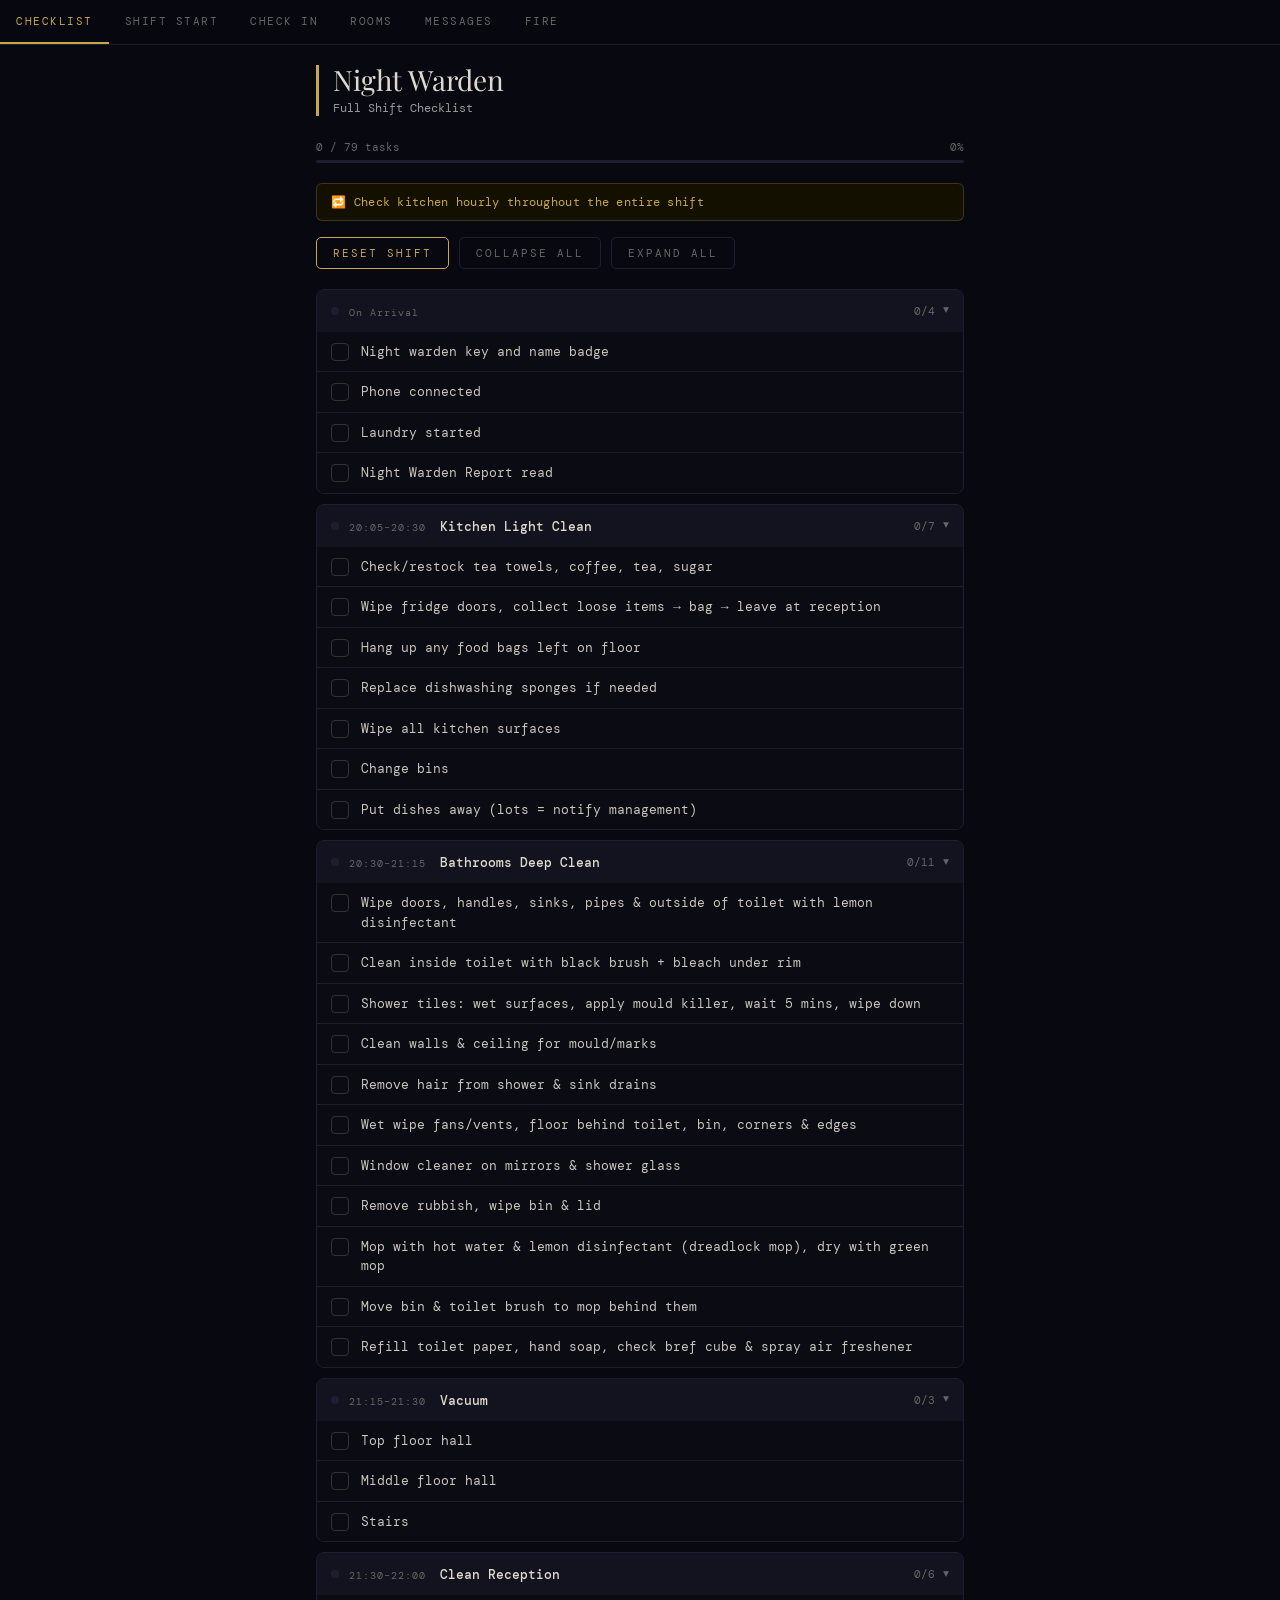
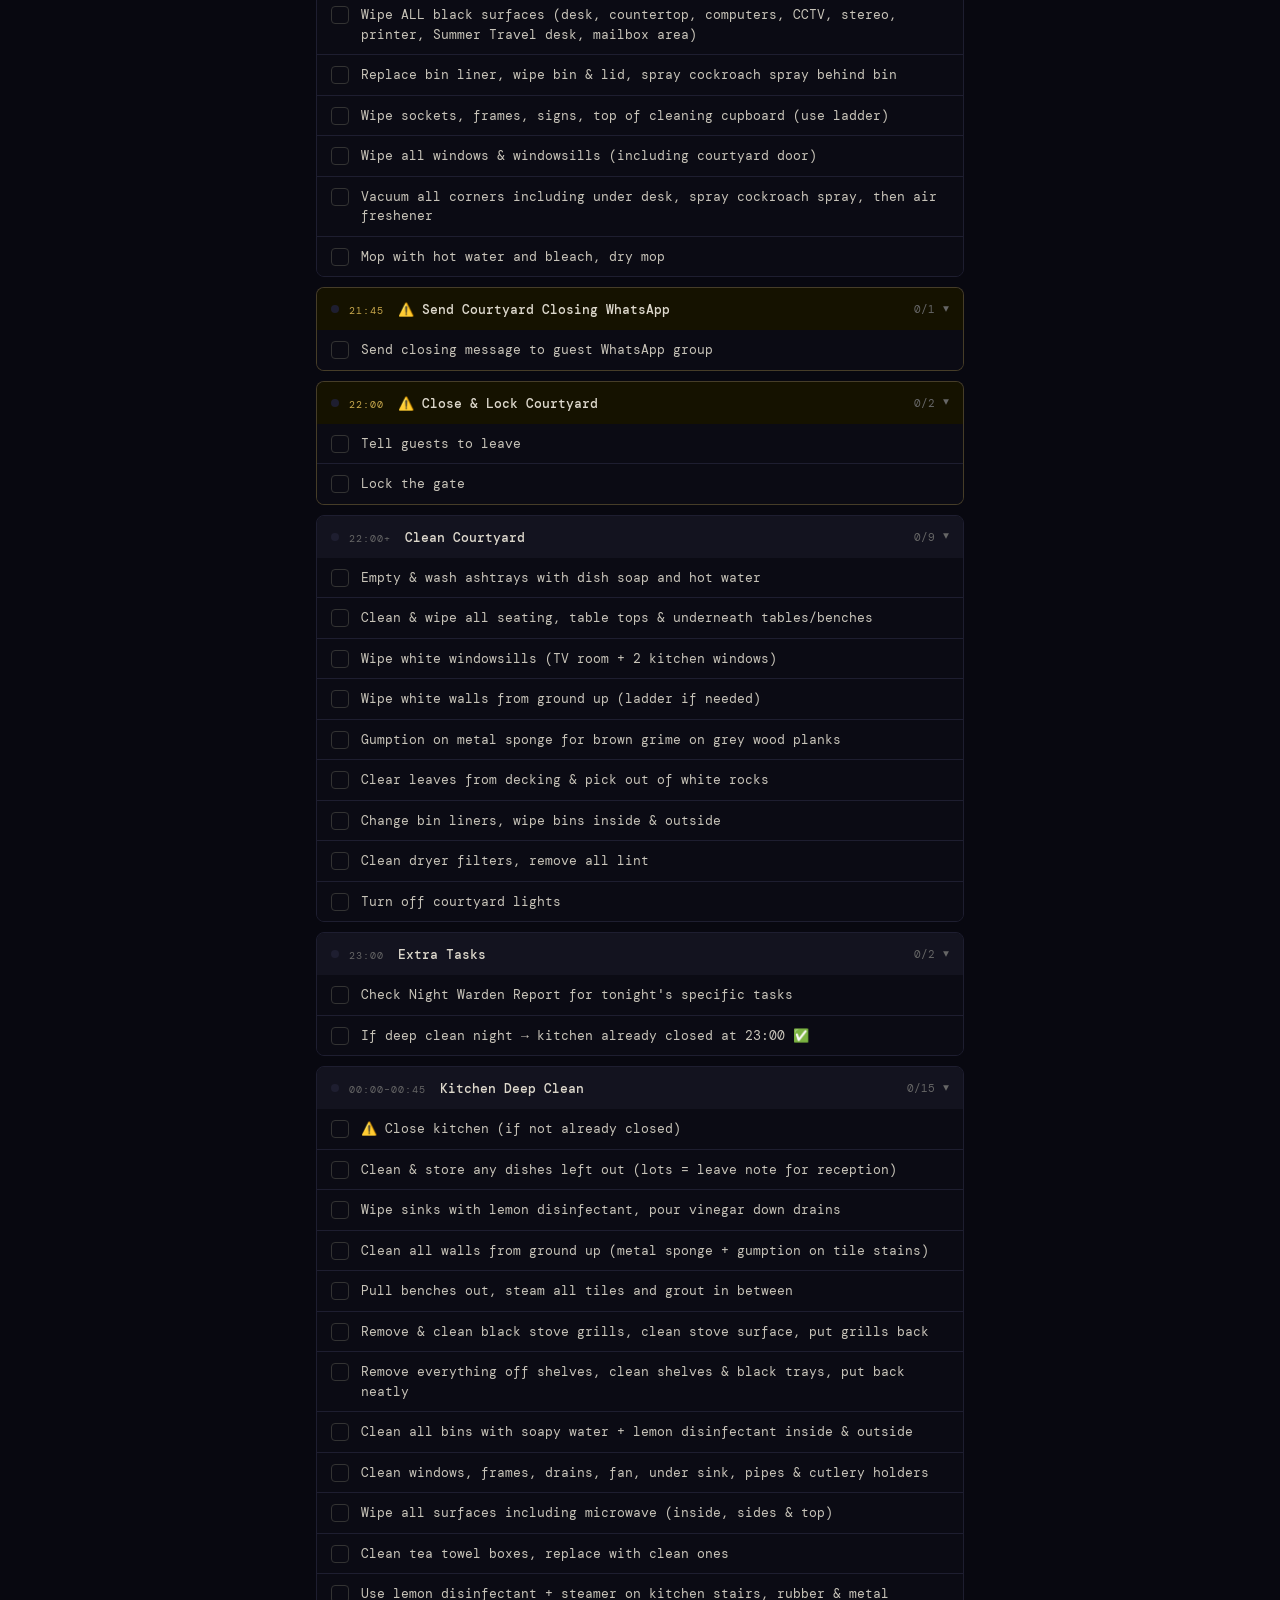
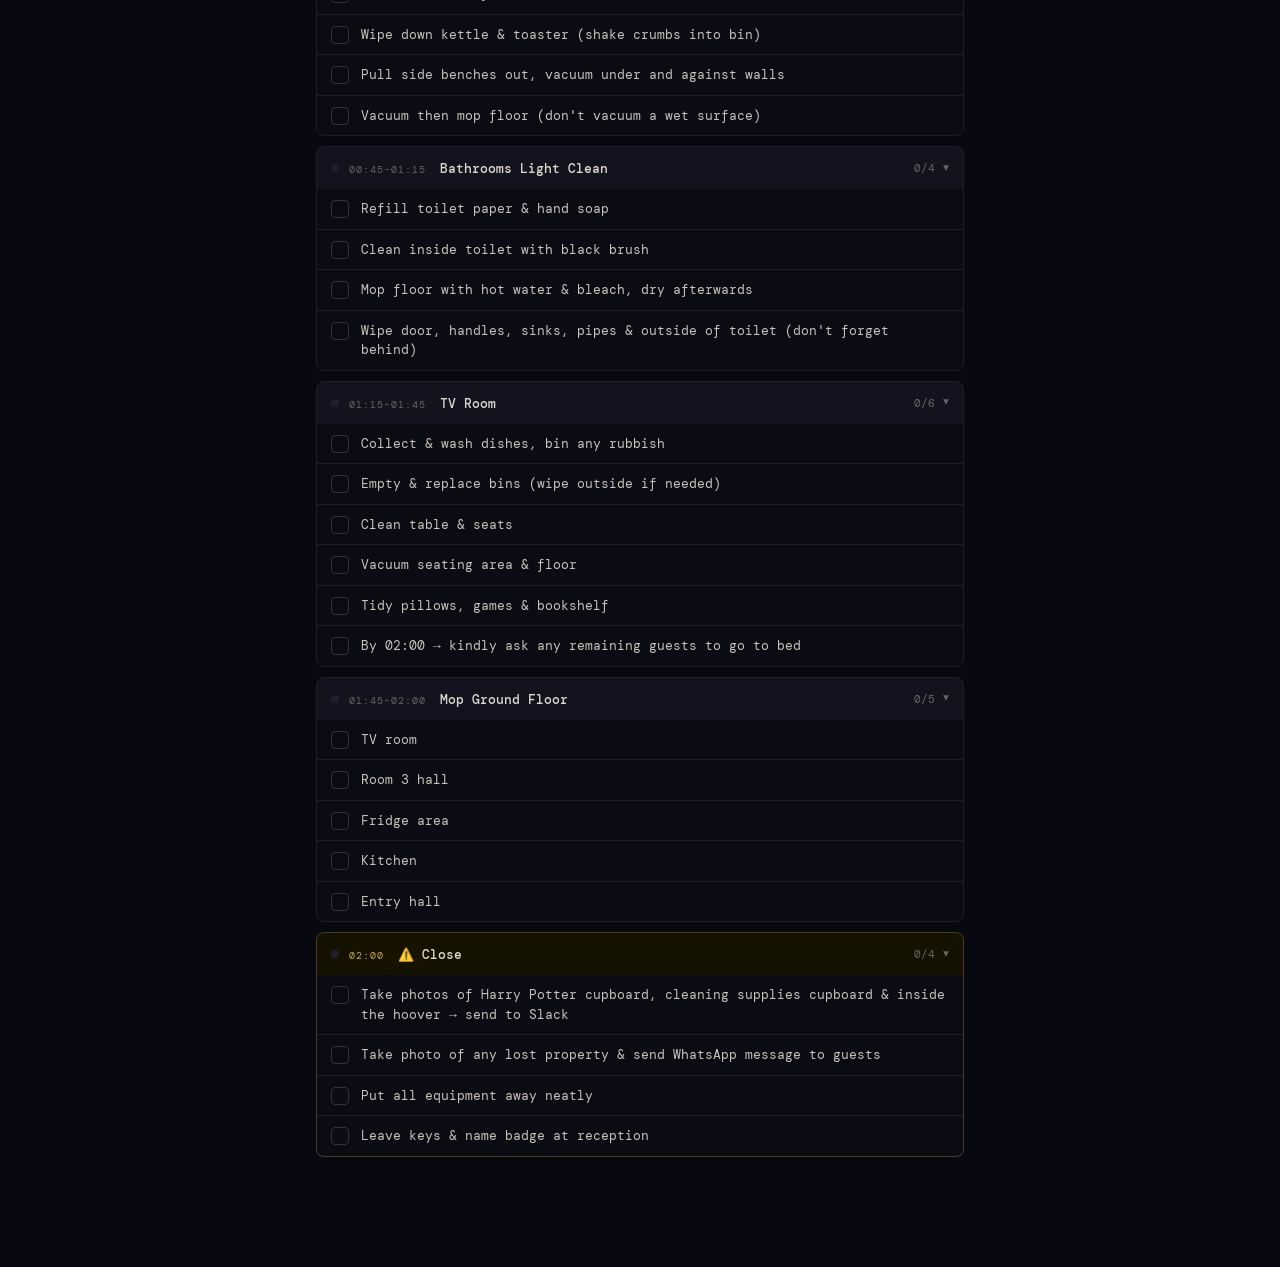
==== index.html @ 0cb41437 "changed check in instructions" ====
<!DOCTYPE html>
<html lang="en">
<head>
<meta charset="UTF-8">
<meta name="viewport" content="width=device-width, initial-scale=1.0, maximum-scale=1.0">
<title>Night Warden</title>
<meta name="theme-color" content="#080810">
<meta name="apple-mobile-web-app-capable" content="yes">
<meta name="apple-mobile-web-app-status-bar-style" content="black-translucent">
<meta name="apple-mobile-web-app-title" content="Night Warden">
<link rel="manifest" href="manifest.json">
<link rel="apple-touch-icon" href="icon-192.png">
<link href="https://fonts.googleapis.com/css2?family=DM+Mono:wght@400;500&family=Playfair+Display:wght@700&display=swap" rel="stylesheet">
<style>
  :root {
    --bg: #080810;
    --surface: #0f0f1a;
    --surface2: #13131f;
    --border: #1e1e30;
    --gold: #c8a84b;
    --gold-dim: rgba(200,168,75,0.15);
    --green: #4caf7d;
    --green-dim: rgba(76,175,125,0.12);
    --red: #e05c5c;
    --text: #ddd8cc;
    --text-dim: #666;
    --text-mid: #999;
    --mono: 'DM Mono', monospace;
    --serif: 'Playfair Display', serif;
  }

  * { box-sizing: border-box; margin: 0; padding: 0; -webkit-tap-highlight-color: transparent; }

  body {
    background: var(--bg);
    color: var(--text);
    font-family: var(--mono);
    font-size: 14px;
    min-height: 100vh;
    padding-bottom: 80px;
  }

  /* NAV */
  .nav {
    position: sticky;
    top: 0;
    z-index: 100;
    background: rgba(8,8,16,0.95);
    backdrop-filter: blur(10px);
    border-bottom: 1px solid var(--border);
    display: flex;
    overflow-x: auto;
    scrollbar-width: none;
  }
  .nav::-webkit-scrollbar { display: none; }
  .nav-btn {
    flex-shrink: 0;
    padding: 14px 16px;
    font-family: var(--mono);
    font-size: 11px;
    letter-spacing: 1.5px;
    text-transform: uppercase;
    color: var(--text-dim);
    background: none;
    border: none;
    border-bottom: 2px solid transparent;
    cursor: pointer;
    transition: all 0.2s;
    white-space: nowrap;
  }
  .nav-btn.active {
    color: var(--gold);
    border-bottom-color: var(--gold);
  }

  /* PAGES */
  .page { display: none; padding: 20px 16px; max-width: 680px; margin: 0 auto; }
  .page.active { display: block; }

  /* HEADER */
  .header {
    border-left: 3px solid var(--gold);
    padding-left: 14px;
    margin-bottom: 24px;
  }
  .header-sub { font-size: 10px; letter-spacing: 4px; color: var(--gold); text-transform: uppercase; margin-bottom: 4px; }
  .header-title { font-family: var(--serif); font-size: 28px; line-height: 1.1; }
  .header-desc { font-size: 12px; color: var(--text-mid); margin-top: 4px; }

  /* CARDS */
  .card {
    background: var(--surface);
    border: 1px solid var(--border);
    border-radius: 8px;
    margin-bottom: 10px;
    overflow: hidden;
  }
  .card.alert { border-color: rgba(200,168,75,0.3); }
  .card.done { opacity: 0.45; }

  .card-header {
    display: flex;
    align-items: center;
    justify-content: space-between;
    padding: 12px 14px;
    cursor: pointer;
    user-select: none;
    background: var(--surface2);
  }
  .card.alert .card-header { background: #151200; }
  .card.done .card-header { background: #0a120a; }

  .card-header-left { display: flex; align-items: center; gap: 10px; }
  .dot {
    width: 8px; height: 8px;
    border-radius: 50%;
    background: var(--border);
    flex-shrink: 0;
    transition: background 0.2s;
  }
  .dot.partial { background: var(--gold); }
  .dot.complete { background: var(--green); }

  .card-time { font-size: 10px; letter-spacing: 1px; color: var(--text-dim); }
  .card.alert .card-time { color: var(--gold); }
  .card-label { font-size: 13px; font-weight: 500; margin-left: 6px; }
  .card.done .card-label { color: var(--green); }

  .card-right { display: flex; align-items: center; gap: 8px; }
  .card-count { font-size: 11px; color: var(--text-dim); }
  .card-chevron { font-size: 10px; color: var(--text-dim); transition: transform 0.2s; }
  .card-chevron.open { transform: rotate(180deg); }

  .card-body { background: #0b0b14; }
  .task-row {
    display: flex;
    align-items: flex-start;
    gap: 12px;
    padding: 10px 14px;
    border-bottom: 1px solid var(--border);
    cursor: pointer;
    transition: background 0.15s;
  }
  .task-row:last-child { border-bottom: none; }
  .task-row:active { background: rgba(255,255,255,0.02); }

  .checkbox {
    width: 18px; height: 18px;
    border: 1px solid #333;
    border-radius: 4px;
    flex-shrink: 0;
    margin-top: 1px;
    display: flex;
    align-items: center;
    justify-content: center;
    font-size: 11px;
    color: var(--green);
    transition: all 0.15s;
  }
  .checkbox.checked {
    border-color: var(--green);
    background: var(--green-dim);
  }

  .task-text {
    font-size: 13px;
    line-height: 1.5;
    color: #c8c4b9;
    transition: all 0.15s;
  }
  .task-text.checked {
    color: #3a3a3a;
    text-decoration: line-through;
  }

  /* PROGRESS */
  .progress-wrap { margin: 0 0 20px; }
  .progress-meta { display: flex; justify-content: space-between; font-size: 11px; color: var(--text-dim); margin-bottom: 6px; }
  .progress-bar { height: 3px; background: var(--border); border-radius: 2px; overflow: hidden; }
  .progress-fill { height: 100%; border-radius: 2px; transition: width 0.4s ease, background 0.4s; }

  /* BANNER */
  .banner {
    background: #141000;
    border: 1px solid rgba(200,168,75,0.25);
    border-radius: 6px;
    padding: 10px 14px;
    font-size: 12px;
    color: var(--gold);
    margin-bottom: 16px;
    letter-spacing: 0.3px;
  }

  /* BUTTONS */
  .btn {
    font-family: var(--mono);
    font-size: 11px;
    letter-spacing: 2px;
    text-transform: uppercase;
    padding: 8px 16px;
    border-radius: 5px;
    cursor: pointer;
    border: 1px solid var(--border);
    background: transparent;
    color: var(--text-dim);
    transition: all 0.2s;
  }
  .btn:active { background: var(--surface2); }
  .btn-gold {
    border-color: var(--gold);
    color: var(--gold);
  }
  .btn-row { display: flex; gap: 10px; margin-bottom: 20px; flex-wrap: wrap; }

  /* REMINDERS */
  .reminder-item {
    display: flex;
    gap: 12px;
    align-items: flex-start;
    padding: 12px 0;
    border-bottom: 1px solid var(--border);
  }
  .reminder-item:last-child { border-bottom: none; }
  .reminder-time {
    font-size: 13px;
    color: var(--gold);
    font-weight: 500;
    flex-shrink: 0;
    width: 52px;
  }
  .reminder-text { font-size: 13px; color: var(--text); line-height: 1.5; }

  /* INFO SECTIONS */
  .info-block {
    background: var(--surface);
    border: 1px solid var(--border);
    border-radius: 8px;
    padding: 16px;
    margin-bottom: 12px;
  }
  .info-block h3 {
    font-family: var(--mono);
    font-size: 11px;
    letter-spacing: 2px;
    text-transform: uppercase;
    color: var(--gold);
    margin-bottom: 12px;
  }

  /* ROOM TABLE */
  .room-row {
    display: flex;
    gap: 12px;
    padding: 9px 0;
    border-bottom: 1px solid var(--border);
    align-items: baseline;
  }
  .room-row:last-child { border-bottom: none; }
  .room-num { font-size: 13px; color: var(--gold); font-weight: 500; width: 80px; flex-shrink: 0; }
  .room-desc { font-size: 13px; color: var(--text); line-height: 1.4; }
  .room-tag {
    font-size: 10px;
    color: var(--text-dim);
    background: var(--surface2);
    border: 1px solid var(--border);
    border-radius: 3px;
    padding: 1px 5px;
    margin-left: 6px;
    vertical-align: middle;
  }

  /* CHECKIN STEPS */
  .step-row {
    display: flex;
    gap: 14px;
    padding: 10px 0;
    border-bottom: 1px solid var(--border);
    align-items: flex-start;
  }
  .step-row:last-child { border-bottom: none; }
  .step-num {
    width: 22px; height: 22px;
    border-radius: 50%;
    background: var(--gold-dim);
    border: 1px solid rgba(200,168,75,0.3);
    color: var(--gold);
    font-size: 11px;
    display: flex;
    align-items: center;
    justify-content: center;
    flex-shrink: 0;
    margin-top: 1px;
  }
  .step-text { font-size: 13px; color: var(--text); line-height: 1.5; }
  .step-text strong { color: var(--gold); font-weight: 500; }

  /* MESSAGE BOX */
  .msg-box {
    background: var(--surface2);
    border: 1px solid var(--border);
    border-radius: 6px;
    padding: 14px;
    font-size: 13px;
    line-height: 1.7;
    color: var(--text);
    margin-bottom: 12px;
    white-space: pre-line;
  }
  .msg-label { font-size: 10px; letter-spacing: 2px; text-transform: uppercase; color: var(--gold); margin-bottom: 8px; }

  /* COMPLETE */
  .complete-banner {
    text-align: center;
    padding: 24px;
    color: var(--green);
    font-size: 12px;
    letter-spacing: 3px;
    text-transform: uppercase;
    animation: fadeIn 0.5s ease;
  }
  @keyframes fadeIn { from { opacity: 0; transform: translateY(8px); } to { opacity: 1; transform: translateY(0); } }

  /* FACILITIES */
  .facility-row {
    display: flex;
    gap: 10px;
    padding: 9px 0;
    border-bottom: 1px solid var(--border);
    align-items: flex-start;
  }
  .facility-row:last-child { border-bottom: none; }
  .facility-name { font-size: 13px; color: var(--gold); width: 110px; flex-shrink: 0; }
  .facility-desc { font-size: 13px; color: var(--text); line-height: 1.4; }

  /* FIRE */
  .fire-step {
    display: flex;
    gap: 12px;
    padding: 10px 0;
    border-bottom: 1px solid var(--border);
    align-items: flex-start;
  }
  .fire-step:last-child { border-bottom: none; }
  .fire-num {
    width: 22px; height: 22px;
    border-radius: 50%;
    background: rgba(224,92,92,0.15);
    border: 1px solid rgba(224,92,92,0.3);
    color: var(--red);
    font-size: 11px;
    display: flex;
    align-items: center;
    justify-content: center;
    flex-shrink: 0;
  }
  .fire-text { font-size: 13px; color: var(--text); line-height: 1.5; }

  .tag-red {
    display: inline-block;
    font-size: 10px;
    color: var(--red);
    border: 1px solid rgba(224,92,92,0.3);
    border-radius: 3px;
    padding: 1px 6px;
    margin-left: 6px;
    vertical-align: middle;
  }
</style>
</head>
<body>

<nav class="nav">
  <button class="nav-btn active" onclick="showPage('checklist')">Checklist</button>
  <button class="nav-btn" onclick="showPage('shift')">Shift Start</button>
  <button class="nav-btn" onclick="showPage('checkin')">Check In</button>
  <button class="nav-btn" onclick="showPage('rooms')">Rooms</button>
  <button class="nav-btn" onclick="showPage('messages')">Messages</button>
  <button class="nav-btn" onclick="showPage('fire')">Fire</button>
</nav>

<!-- CHECKLIST PAGE -->
<div id="page-checklist" class="page active">
  <div class="header">
    <div class="header-title">Night Warden</div>
    <div class="header-desc">Full Shift Checklist</div>
  </div>

  <div class="progress-wrap">
    <div class="progress-meta">
      <span id="progress-text">0 / 0 tasks</span>
      <span id="progress-pct">0%</span>
    </div>
    <div class="progress-bar">
      <div class="progress-fill" id="progress-fill" style="width:0%"></div>
    </div>
  </div>

  <div class="banner">🔁 Check kitchen hourly throughout the entire shift</div>

  <div class="btn-row">
    <button class="btn btn-gold" onclick="resetChecklist()">Reset Shift</button>
    <button class="btn" onclick="collapseAll()">Collapse All</button>
    <button class="btn" onclick="expandAll()">Expand All</button>
  </div>

  <div id="checklist-container"></div>
</div>

<!-- SHIFT START PAGE -->
<div id="page-shift" class="page">
  <div class="header">
    <div class="header-sub">On Arrival</div>
    <div class="header-title">Shift Start</div>
    <div class="header-desc">Do these first</div>
  </div>

  <div class="info-block">
    <h3>Arrival Tasks</h3>
    <div class="step-row"><div class="step-num">1</div><div class="step-text">Collect <strong>night warden key and name badge</strong></div></div>
    <div class="step-row"><div class="step-num">2</div><div class="step-text">Connect phone</div></div>
    <div class="step-row"><div class="step-num">3</div><div class="step-text">Start laundry</div></div>
    <div class="step-row"><div class="step-num">4</div><div class="step-text">Read the <strong>Night Warden Report</strong></div></div>
  </div>

  <div class="info-block">
    <h3>Tonight's Reminders</h3>
    <div class="reminder-item"><div class="reminder-time">21:45</div><div class="reminder-text">Send courtyard closing WhatsApp message</div></div>
    <div class="reminder-item"><div class="reminder-time">22:00</div><div class="reminder-text">⚠️ Close & lock courtyard</div></div>
    <div class="reminder-item"><div class="reminder-time">00:00</div><div class="reminder-text">⚠️ Close kitchen (23:00 if deep clean night)</div></div>
    <div class="reminder-item"><div class="reminder-time">02:00</div><div class="reminder-text">Photos of Harry Potter cupboard, cleaning supplies cupboard & hoover → Slack</div></div>
    <div class="reminder-item"><div class="reminder-time">02:00</div><div class="reminder-text">Lost property photo → WhatsApp. Keys & badge at reception.</div></div>
  </div>

  <div class="banner">First task: <strong>20:05 — Kitchen light clean</strong></div>
</div>

<!-- CHECK IN PAGE -->
<div id="page-checkin" class="page">
  <div class="header">
    <div class="header-sub">Guest Arrival</div>
    <div class="header-title">Check In</div>
    <div class="header-desc">Follow these steps in order</div>
  </div>

  <div class="info-block">
    <h3>Process</h3>
    <div class="step-row"><div class="step-num">1</div><div class="step-text">Let them in → bring to reception → find name on computer</div></div>
    <div class="step-row"><div class="step-num">2</div><div class="step-text">Ask for <strong>passport</strong> (Australians can use Australian ID) — <strong>no ID = no check-in</strong></div></div>
    <div class="step-row"><div class="step-num">3</div><div class="step-text">Ask them to fill out the form on their phone</div></div>
    <div class="step-row"><div class="step-num">4</div><div class="step-text">Refresh until form is submitted</div></div>
    <div class="step-row"><div class="step-num">5</div><div class="step-text"><strong>Check passport matches the photo on the form</strong></div></div>
    <div class="step-row"><div class="step-num">6</div><div class="step-text">Paid online → return passport | Not paid → <strong>keep passport at reception until morning</strong></div></div>
    <div class="step-row"><div class="step-num">7</div><div class="step-text">Offer <strong>towel rental $2 + $5 deposit</strong> | Padlocks <strong>$5</strong></div></div>
    <div class="step-row"><div class="step-num">8</div><div class="step-text">Take key <strong>$20</strong> deposit payment</div></div>
    <div class="step-row"><div class="step-num">9</div><div class="step-text">Print merchent reciept and write name down</div></div>
    <div class="step-row"><div class="step-num">10</div><div class="step-text">Give room key + lanyard</div></div>
    <div class="step-row"><div class="step-num">11</div><div class="step-text">Tell them about the hostel, events & group chat</div></div>
    <div class="step-row"><div class="step-num">12</div><div class="step-text">Tell them where their room is (see Rooms tab)</div></div>
  </div>

  <div class="info-block">
    <h3>Walk-in Booking</h3>
    <div class="step-text" style="line-height:1.7">Add name to night report → take deposit & passport → find room number on system → proceed with normal check-in</div>
  </div>
</div>

<!-- ROOMS PAGE -->
<div id="page-rooms" class="page">
  <div class="header">
    <div class="header-sub">Layout</div>
    <div class="header-title">Rooms</div>
    <div class="header-desc">Information about the rooms.</div>
  </div>

  <div class="info-block">
    <h3>Room Layout</h3>
    <div class="room-row"><div class="room-num">Rooms 1–6</div><div class="room-desc">Ground floor — through and past the kitchen. Bathroom on this floor.</div></div>
    <div class="room-row"><div class="room-num">Room 6</div><div class="room-desc">Middle floor 1 <span class="room-tag">en-suite</span></div></div>
    <div class="room-row"><div class="room-num">Rooms 7–12, 14</div><div class="room-desc">Middle floor 2 — up the stairs out of reception. Bathroom on this floor. <span class="room-tag">no room 13</span></div></div>
    <div class="room-row"><div class="room-num">Rooms 15–20</div><div class="room-desc">Top floor. Bathroom on this floor.</div></div>
    <div class="room-row"><div class="room-num">Room 21</div><div class="room-desc">Attic — large female dorm.</div></div>
  </div>

  <div class="info-block">
    <h3>Facilities</h3>
    <div class="facility-row"><div class="facility-name">Kitchen</div><div class="facility-desc">Out of reception, turn right. Closes midnight.</div></div>
    <div class="facility-row"><div class="facility-name">Fridges & food</div><div class="facility-desc">Straight through the kitchen, outside the TV room (near rooms 1–6).</div></div>
    <div class="facility-row"><div class="facility-name">TV Room</div><div class="facility-desc">Through and past the kitchen on the right. Open 24/7.</div></div>
    <div class="facility-row"><div class="facility-name">Courtyard</div><div class="facility-desc">Right of reception desk (just before the kitchen). Open until 22:00.</div></div>
    <div class="facility-row"><div class="facility-name">Bathrooms</div><div class="facility-desc">On every floor, open to all guests — use any floor if yours is busy.</div></div>
  </div>
</div>

<!-- MESSAGES PAGE -->
<div id="page-messages" class="page">
  <div class="header">
    <div class="header-sub">WhatsApp Templates</div>
    <div class="header-title">Messages</div>
    <div class="header-desc">Copy and send at the right time</div>
  </div>

  <div class="msg-label">21:45 — Courtyard Closing</div>
  <div class="msg-box">⚠️Quiet time ⚠️

Dear Guests, it is almost 10:00pm which means the courtyard will be closing and we will be heading into our quiet time.
Please no hanging out in the hallways and no gathering outside the property or nearby alleyways.

Thank you.</div>

  <div class="msg-label" style="margin-top:20px">~02:00 — Lost Property</div>
  <div class="msg-box">📢 Lost Property

Hi Guests, the following item(s) were found and are being held at reception. If any of these belong to you please come and collect them during the day.

Thank you. 🙂</div>
  <div style="font-size:11px; color: var(--text-dim); margin-top:-4px">Remember to attach a photo of the lost item(s)</div>
</div>

<!-- FIRE PAGE -->
<div id="page-fire" class="page">
  <div class="header">
    <div class="header-sub">Emergency</div>
    <div class="header-title">Fire Procedure</div>
    <div class="header-desc" style="color: var(--red)">Follow immediately</div>
  </div>

  <div class="info-block" style="border-color: rgba(224,92,92,0.3)">
    <h3 style="color: var(--red)">Steps</h3>
    <div class="fire-step"><div class="fire-num">1</div><div class="fire-text">Knock on <strong>every door</strong> — ensure all guests evacuate</div></div>
    <div class="fire-step"><div class="fire-num">2</div><div class="fire-text">Close all <strong>fire doors</strong> and take the <strong>wedges</strong> with you</div></div>
    <div class="fire-step"><div class="fire-num">3</div><div class="fire-text">Make sure everyone waits on the <strong>other side of the road</strong></div></div>
  </div>
</div>

<script>
// ─── DATA ───────────────────────────────────────────────────────────────────
const SECTIONS = [
  { id: "arrival", time: "On Arrival", label: null, alert: false, tasks: [
    "Night warden key and name badge",
    "Phone connected",
    "Laundry started",
    "Night Warden Report read",
  ]},
  { id: "kitchen-light", time: "20:05–20:30", label: "Kitchen Light Clean", alert: false, tasks: [
    "Check/restock tea towels, coffee, tea, sugar",
    "Wipe fridge doors, collect loose items → bag → leave at reception",
    "Hang up any food bags left on floor",
    "Replace dishwashing sponges if needed",
    "Wipe all kitchen surfaces",
    "Change bins",
    "Put dishes away (lots = notify management)",
  ]},
  { id: "bathrooms-deep", time: "20:30–21:15", label: "Bathrooms Deep Clean", alert: false, tasks: [
    "Wipe doors, handles, sinks, pipes & outside of toilet with lemon disinfectant",
    "Clean inside toilet with black brush + bleach under rim",
    "Shower tiles: wet surfaces, apply mould killer, wait 5 mins, wipe down",
    "Clean walls & ceiling for mould/marks",
    "Remove hair from shower & sink drains",
    "Wet wipe fans/vents, floor behind toilet, bin, corners & edges",
    "Window cleaner on mirrors & shower glass",
    "Remove rubbish, wipe bin & lid",
    "Mop with hot water & lemon disinfectant (dreadlock mop), dry with green mop",
    "Move bin & toilet brush to mop behind them",
    "Refill toilet paper, hand soap, check bref cube & spray air freshener",
  ]},
  { id: "vacuum", time: "21:15–21:30", label: "Vacuum", alert: false, tasks: [
    "Top floor hall", "Middle floor hall", "Stairs",
  ]},
  { id: "reception", time: "21:30–22:00", label: "Clean Reception", alert: false, tasks: [
    "Wipe ALL black surfaces (desk, countertop, computers, CCTV, stereo, printer, Summer Travel desk, mailbox area)",
    "Replace bin liner, wipe bin & lid, spray cockroach spray behind bin",
    "Wipe sockets, frames, signs, top of cleaning cupboard (use ladder)",
    "Wipe all windows & windowsills (including courtyard door)",
    "Vacuum all corners including under desk, spray cockroach spray, then air freshener",
    "Mop with hot water and bleach, dry mop",
  ]},
  { id: "whatsapp", time: "21:45", label: "⚠️ Send Courtyard Closing WhatsApp", alert: true, tasks: [
    "Send closing message to guest WhatsApp group",
  ]},
  { id: "courtyard-close", time: "22:00", label: "⚠️ Close & Lock Courtyard", alert: true, tasks: [
    "Tell guests to leave", "Lock the gate",
  ]},
  { id: "courtyard-clean", time: "22:00+", label: "Clean Courtyard", alert: false, tasks: [
    "Empty & wash ashtrays with dish soap and hot water",
    "Clean & wipe all seating, table tops & underneath tables/benches",
    "Wipe white windowsills (TV room + 2 kitchen windows)",
    "Wipe white walls from ground up (ladder if needed)",
    "Gumption on metal sponge for brown grime on grey wood planks",
    "Clear leaves from decking & pick out of white rocks",
    "Change bin liners, wipe bins inside & outside",
    "Clean dryer filters, remove all lint",
    "Turn off courtyard lights",
  ]},
  { id: "extra", time: "23:00", label: "Extra Tasks", alert: false, tasks: [
    "Check Night Warden Report for tonight's specific tasks",
    "If deep clean night → kitchen already closed at 23:00 ✅",
  ]},
  { id: "kitchen-deep", time: "00:00–00:45", label: "Kitchen Deep Clean", alert: false, tasks: [
    "⚠️ Close kitchen (if not already closed)",
    "Clean & store any dishes left out (lots = leave note for reception)",
    "Wipe sinks with lemon disinfectant, pour vinegar down drains",
    "Clean all walls from ground up (metal sponge + gumption on tile stains)",
    "Pull benches out, steam all tiles and grout in between",
    "Remove & clean black stove grills, clean stove surface, put grills back",
    "Remove everything off shelves, clean shelves & black trays, put back neatly",
    "Clean all bins with soapy water + lemon disinfectant inside & outside",
    "Clean windows, frames, drains, fan, under sink, pipes & cutlery holders",
    "Wipe all surfaces including microwave (inside, sides & top)",
    "Clean tea towel boxes, replace with clean ones",
    "Use lemon disinfectant + steamer on kitchen stairs, rubber & metal",
    "Wipe down kettle & toaster (shake crumbs into bin)",
    "Pull side benches out, vacuum under and against walls",
    "Vacuum then mop floor (don't vacuum a wet surface)",
  ]},
  { id: "bathrooms-light", time: "00:45–01:15", label: "Bathrooms Light Clean", alert: false, tasks: [
    "Refill toilet paper & hand soap",
    "Clean inside toilet with black brush",
    "Mop floor with hot water & bleach, dry afterwards",
    "Wipe door, handles, sinks, pipes & outside of toilet (don't forget behind)",
  ]},
  { id: "tv-room", time: "01:15–01:45", label: "TV Room", alert: false, tasks: [
    "Collect & wash dishes, bin any rubbish",
    "Empty & replace bins (wipe outside if needed)",
    "Clean table & seats",
    "Vacuum seating area & floor",
    "Tidy pillows, games & bookshelf",
    "By 02:00 → kindly ask any remaining guests to go to bed",
  ]},
  { id: "mop", time: "01:45–02:00", label: "Mop Ground Floor", alert: false, tasks: [
    "TV room", "Room 3 hall", "Fridge area", "Kitchen", "Entry hall",
  ]},
  { id: "close", time: "02:00", label: "⚠️ Close", alert: true, tasks: [
    "Take photos of Harry Potter cupboard, cleaning supplies cupboard & inside the hoover → send to Slack",
    "Take photo of any lost property & send WhatsApp message to guests",
    "Put all equipment away neatly",
    "Leave keys & name badge at reception",
  ]},
];

const STORAGE_KEY = "nw_checklist_v1";
const COLLAPSE_KEY = "nw_collapse_v1";

// ─── STATE ───────────────────────────────────────────────────────────────────
function loadChecked() {
  try {
    const saved = localStorage.getItem(STORAGE_KEY);
    if (saved) return JSON.parse(saved);
  } catch(e) {}
  const state = {};
  SECTIONS.forEach(s => { state[s.id] = s.tasks.map(() => false); });
  return state;
}

function saveChecked(state) {
  try { localStorage.setItem(STORAGE_KEY, JSON.stringify(state)); } catch(e) {}
}

function loadCollapsed() {
  try {
    const saved = localStorage.getItem(COLLAPSE_KEY);
    if (saved) return JSON.parse(saved);
  } catch(e) {}
  return {};
}

function saveCollapsed(state) {
  try { localStorage.setItem(COLLAPSE_KEY, JSON.stringify(state)); } catch(e) {}
}

let checked = loadChecked();
let collapsed = loadCollapsed();

// ─── RENDER ──────────────────────────────────────────────────────────────────
function render() {
  const container = document.getElementById("checklist-container");
  container.innerHTML = "";

  let total = 0, done = 0;
  SECTIONS.forEach(s => { total += s.tasks.length; done += checked[s.id].filter(Boolean).length; });

  const pct = total === 0 ? 0 : Math.round((done / total) * 100);
  document.getElementById("progress-text").textContent = `${done} / ${total} tasks`;
  document.getElementById("progress-pct").textContent = `${pct}%`;
  const fill = document.getElementById("progress-fill");
  fill.style.width = pct + "%";
  fill.style.background = pct === 100 ? "#4caf7d" : "#c8a84b";

  SECTIONS.forEach(s => {
    const checks = checked[s.id];
    const allDone = checks.every(Boolean);
    const someDone = checks.some(Boolean);
    const isCollapsed = collapsed[s.id];

    const card = document.createElement("div");
    card.className = "card" + (s.alert ? " alert" : "") + (allDone ? " done" : "");

    // Header
    const header = document.createElement("div");
    header.className = "card-header";
    header.innerHTML = `
      <div class="card-header-left">
        <div class="dot ${allDone ? "complete" : someDone ? "partial" : ""}"></div>
        <div>
          <span class="card-time">${s.time}</span>
          ${s.label ? `<span class="card-label">${s.label}</span>` : ""}
        </div>
      </div>
      <div class="card-right">
        <span class="card-count">${checks.filter(Boolean).length}/${s.tasks.length}</span>
        <span class="card-chevron ${isCollapsed ? "" : "open"}">▲</span>
      </div>
    `;
    header.addEventListener("click", () => {
      collapsed[s.id] = !collapsed[s.id];
      saveCollapsed(collapsed);
      render();
    });
    card.appendChild(header);

    // Body
    if (!isCollapsed) {
      const body = document.createElement("div");
      body.className = "card-body";
      s.tasks.forEach((task, idx) => {
        const row = document.createElement("div");
        row.className = "task-row";
        row.innerHTML = `
          <div class="checkbox ${checks[idx] ? "checked" : ""}">${checks[idx] ? "✓" : ""}</div>
          <span class="task-text ${checks[idx] ? "checked" : ""}">${task}</span>
        `;
        row.addEventListener("click", () => {
          checked[s.id][idx] = !checked[s.id][idx];
          saveChecked(checked);
          render();
        });
        body.appendChild(row);
      });
      card.appendChild(body);
    }

    container.appendChild(card);
  });

  if (pct === 100) {
    const banner = document.createElement("div");
    banner.className = "complete-banner";
    banner.textContent = "✓ Shift Complete — Good work!";
    container.appendChild(banner);
  }
}

// ─── CONTROLS ────────────────────────────────────────────────────────────────
function resetChecklist() {
  if (!confirm("Reset all tasks for a new shift?")) return;
  SECTIONS.forEach(s => { checked[s.id] = s.tasks.map(() => false); });
  saveChecked(checked);
  collapsed = {};
  saveCollapsed(collapsed);
  render();
}

function collapseAll() {
  SECTIONS.forEach(s => { collapsed[s.id] = true; });
  saveCollapsed(collapsed);
  render();
}

function expandAll() {
  SECTIONS.forEach(s => { collapsed[s.id] = false; });
  saveCollapsed(collapsed);
  render();
}

// ─── NAV ─────────────────────────────────────────────────────────────────────
function showPage(id) {
  document.querySelectorAll(".page").forEach(p => p.classList.remove("active"));
  document.querySelectorAll(".nav-btn").forEach(b => b.classList.remove("active"));
  document.getElementById("page-" + id).classList.add("active");
  event.currentTarget.classList.add("active");
}

// ─── INIT ────────────────────────────────────────────────────────────────────
render();

// ─── SERVICE WORKER ──────────────────────────────────────────────────────────
if ('serviceWorker' in navigator) {
  window.addEventListener('load', () => {
    navigator.serviceWorker.register('/summerhouse-nw/sw.js');
  });
}
</script>
</body>
</html>
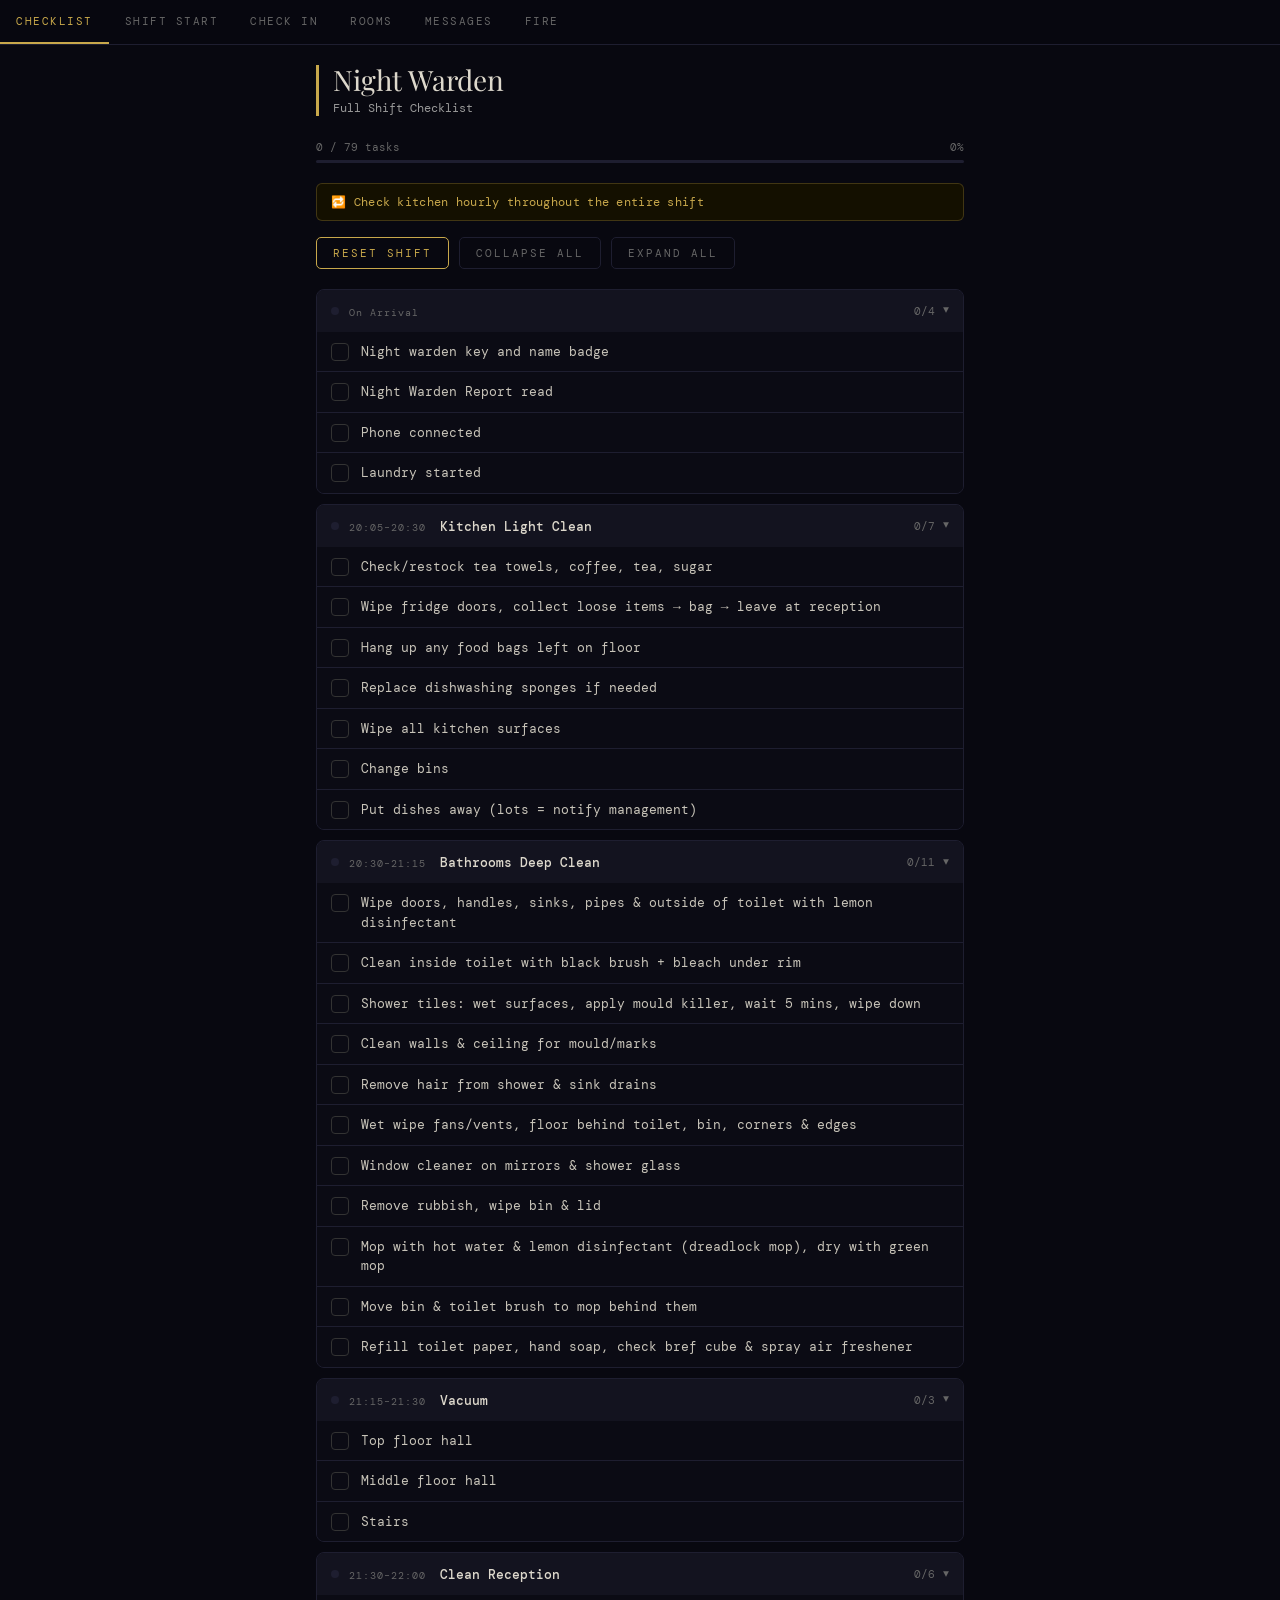
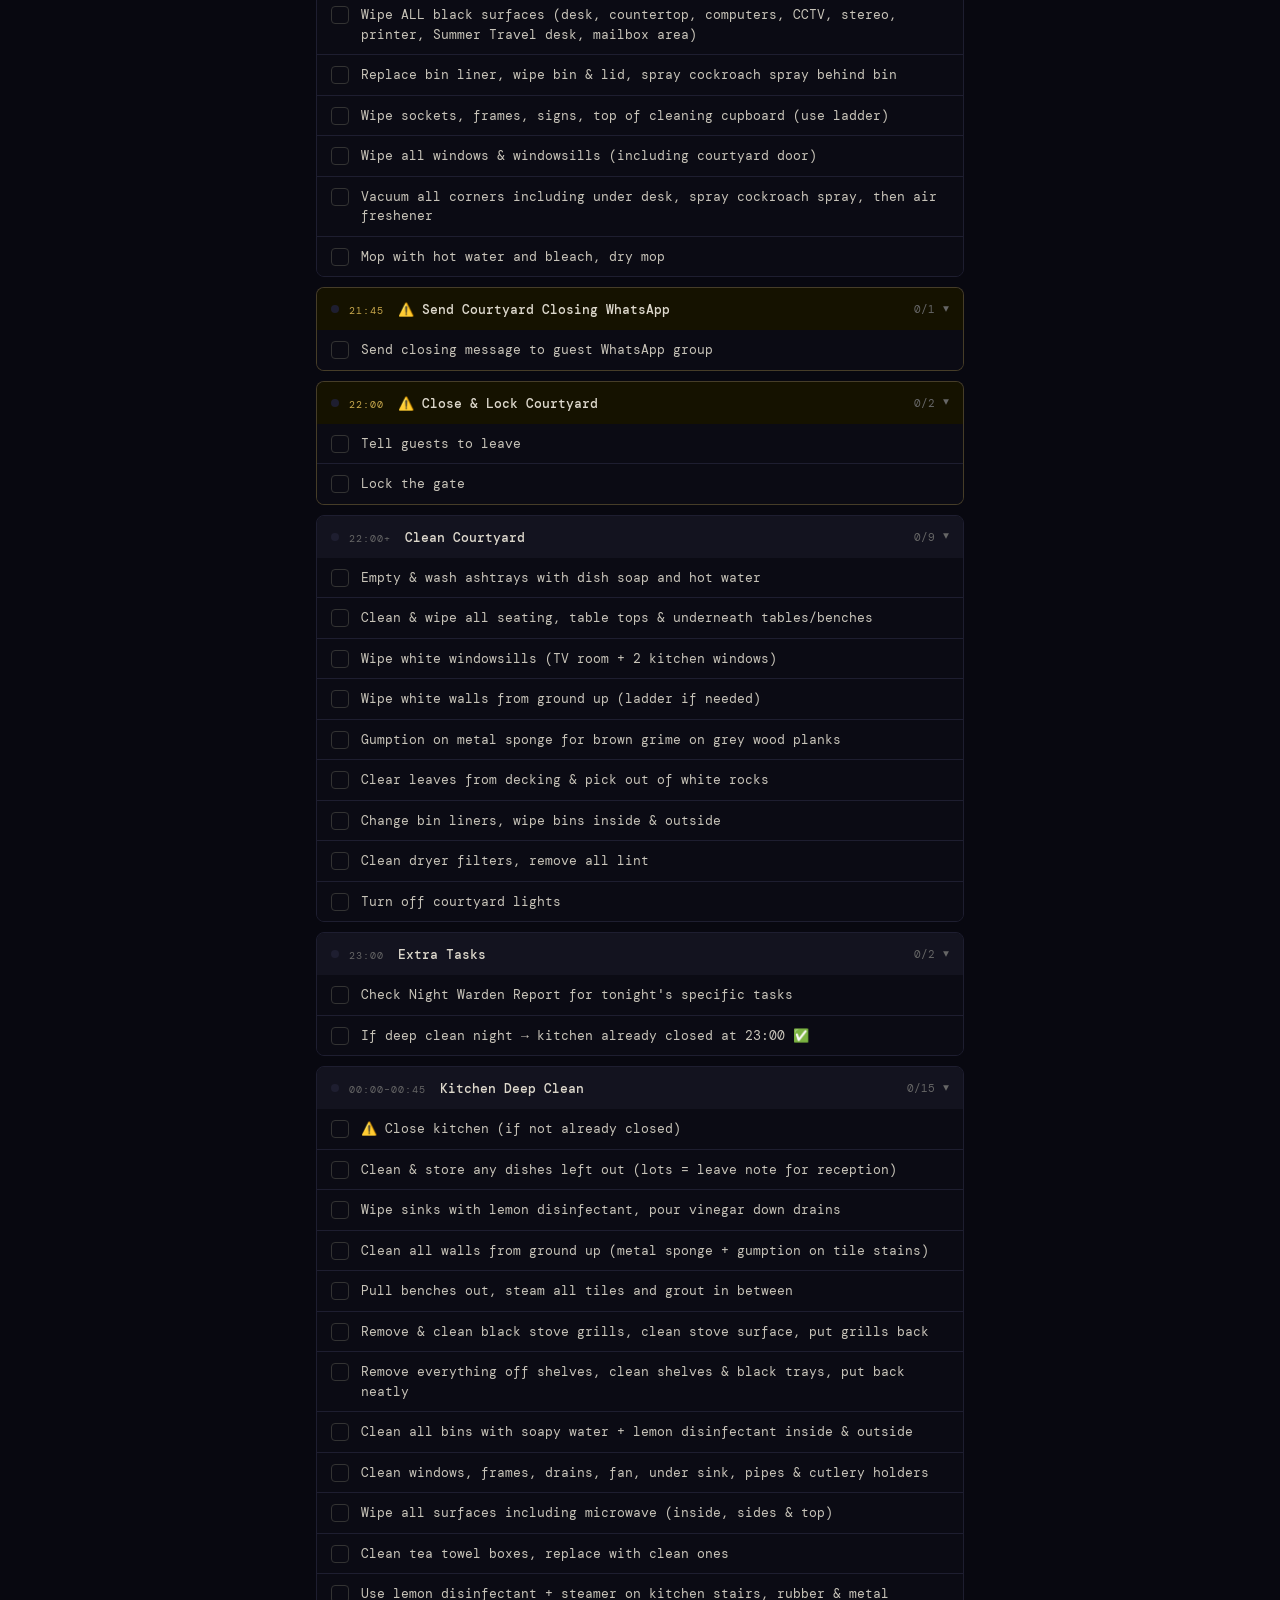
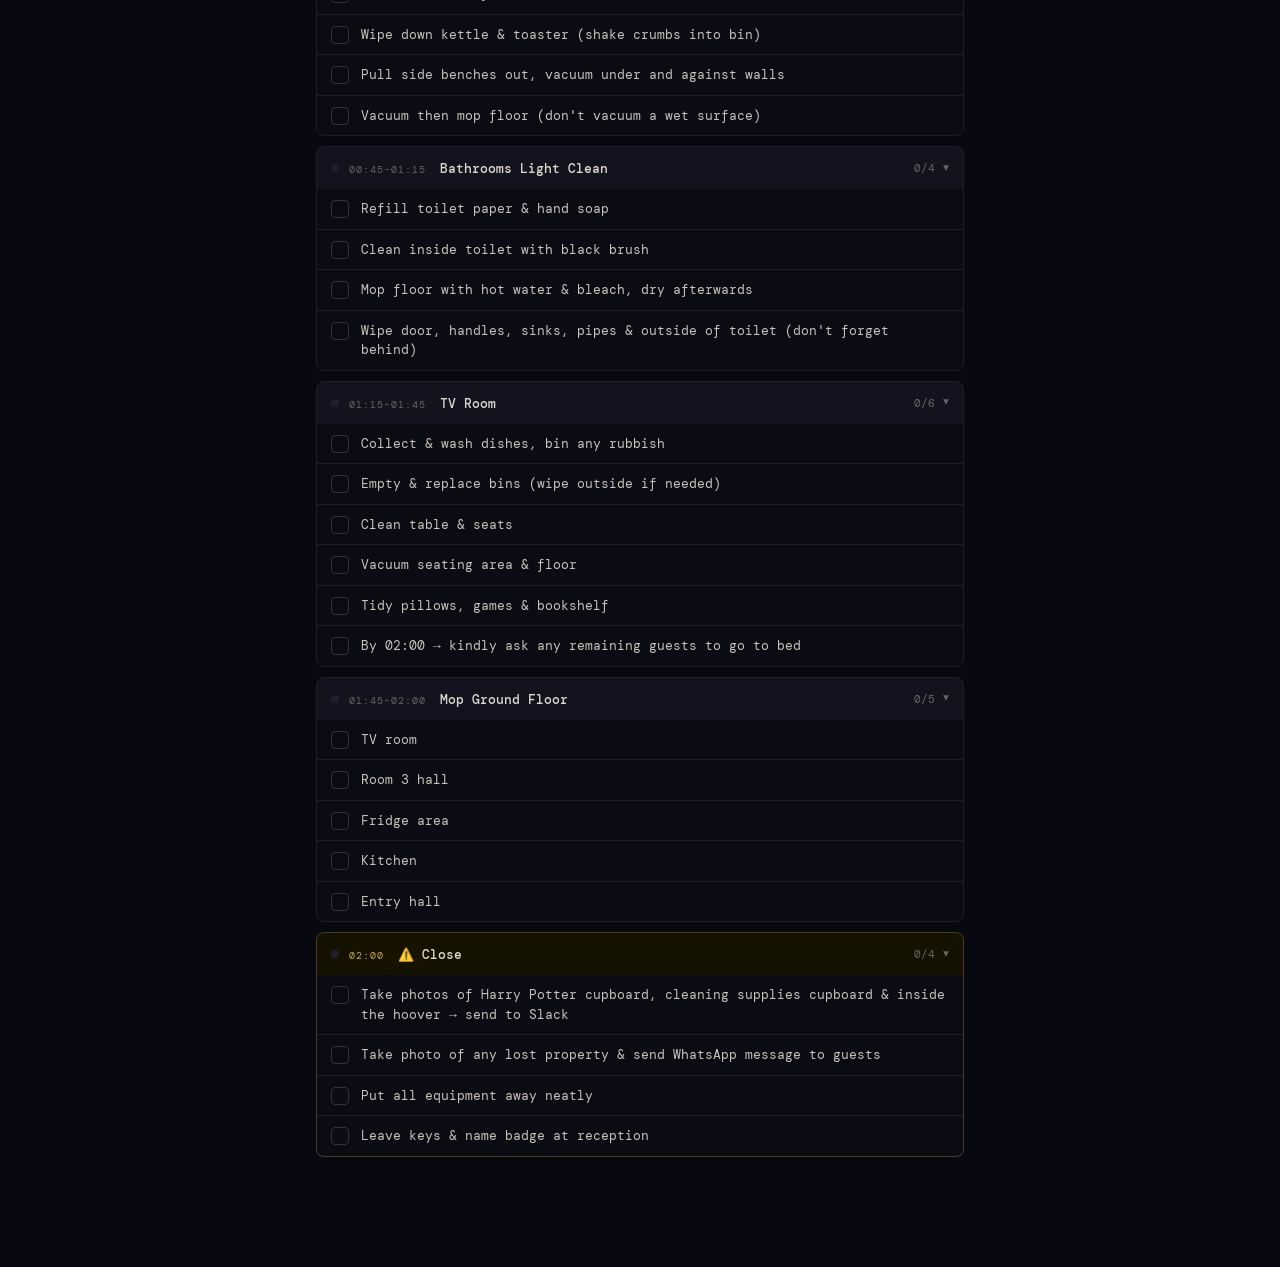
==== commit 9f89e504: "arrival task order and minor tweaks" ====
--- a/index.html
+++ b/index.html
@@ -417,9 +417,9 @@
   <div class="info-block">
     <h3>Arrival Tasks</h3>
     <div class="step-row"><div class="step-num">1</div><div class="step-text">Collect <strong>night warden key and name badge</strong></div></div>
+    <div class="step-row"><div class="step-num">3</div><div class="step-text">Read the <strong>Night Warden Report</strong></div></div>
     <div class="step-row"><div class="step-num">2</div><div class="step-text">Connect phone</div></div>
-    <div class="step-row"><div class="step-num">3</div><div class="step-text">Start laundry</div></div>
-    <div class="step-row"><div class="step-num">4</div><div class="step-text">Read the <strong>Night Warden Report</strong></div></div>
+    <div class="step-row"><div class="step-num">4</div><div class="step-text">Start laundry</div></div>
   </div>
 
   <div class="info-block">
@@ -474,7 +474,7 @@
 
   <div class="info-block">
     <h3>Room Layout</h3>
-    <div class="room-row"><div class="room-num">Rooms 1–6</div><div class="room-desc">Ground floor — through and past the kitchen. Bathroom on this floor.</div></div>
+    <div class="room-row"><div class="room-num">Rooms 1–5</div><div class="room-desc">Ground floor — through and past the kitchen. Bathroom on this floor.</div></div>
     <div class="room-row"><div class="room-num">Room 6</div><div class="room-desc">Middle floor 1 <span class="room-tag">en-suite</span></div></div>
     <div class="room-row"><div class="room-num">Rooms 7–12, 14</div><div class="room-desc">Middle floor 2 — up the stairs out of reception. Bathroom on this floor. <span class="room-tag">no room 13</span></div></div>
     <div class="room-row"><div class="room-num">Rooms 15–20</div><div class="room-desc">Top floor. Bathroom on this floor.</div></div>
@@ -537,9 +537,9 @@
 const SECTIONS = [
   { id: "arrival", time: "On Arrival", label: null, alert: false, tasks: [
     "Night warden key and name badge",
+    "Night Warden Report read",
     "Phone connected",
     "Laundry started",
-    "Night Warden Report read",
   ]},
   { id: "kitchen-light", time: "20:05–20:30", label: "Kitchen Light Clean", alert: false, tasks: [
     "Check/restock tea towels, coffee, tea, sugar",
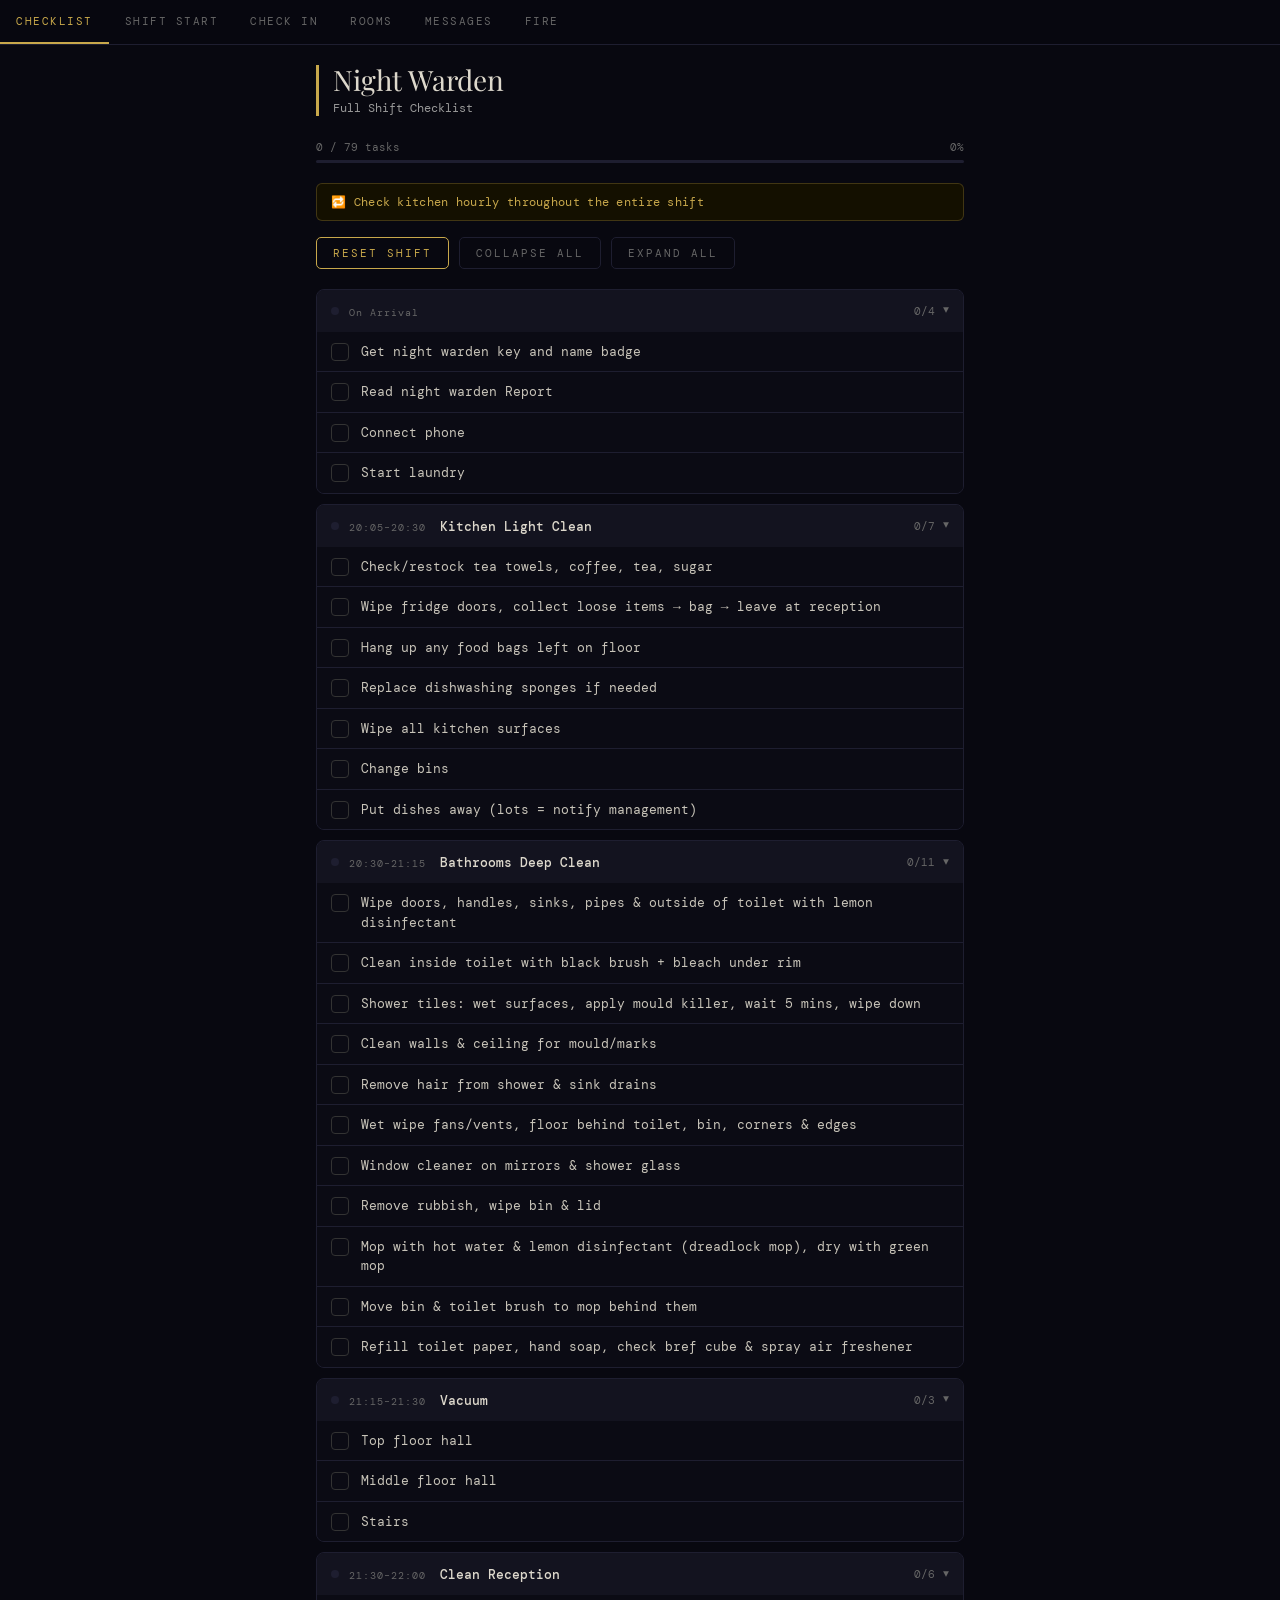
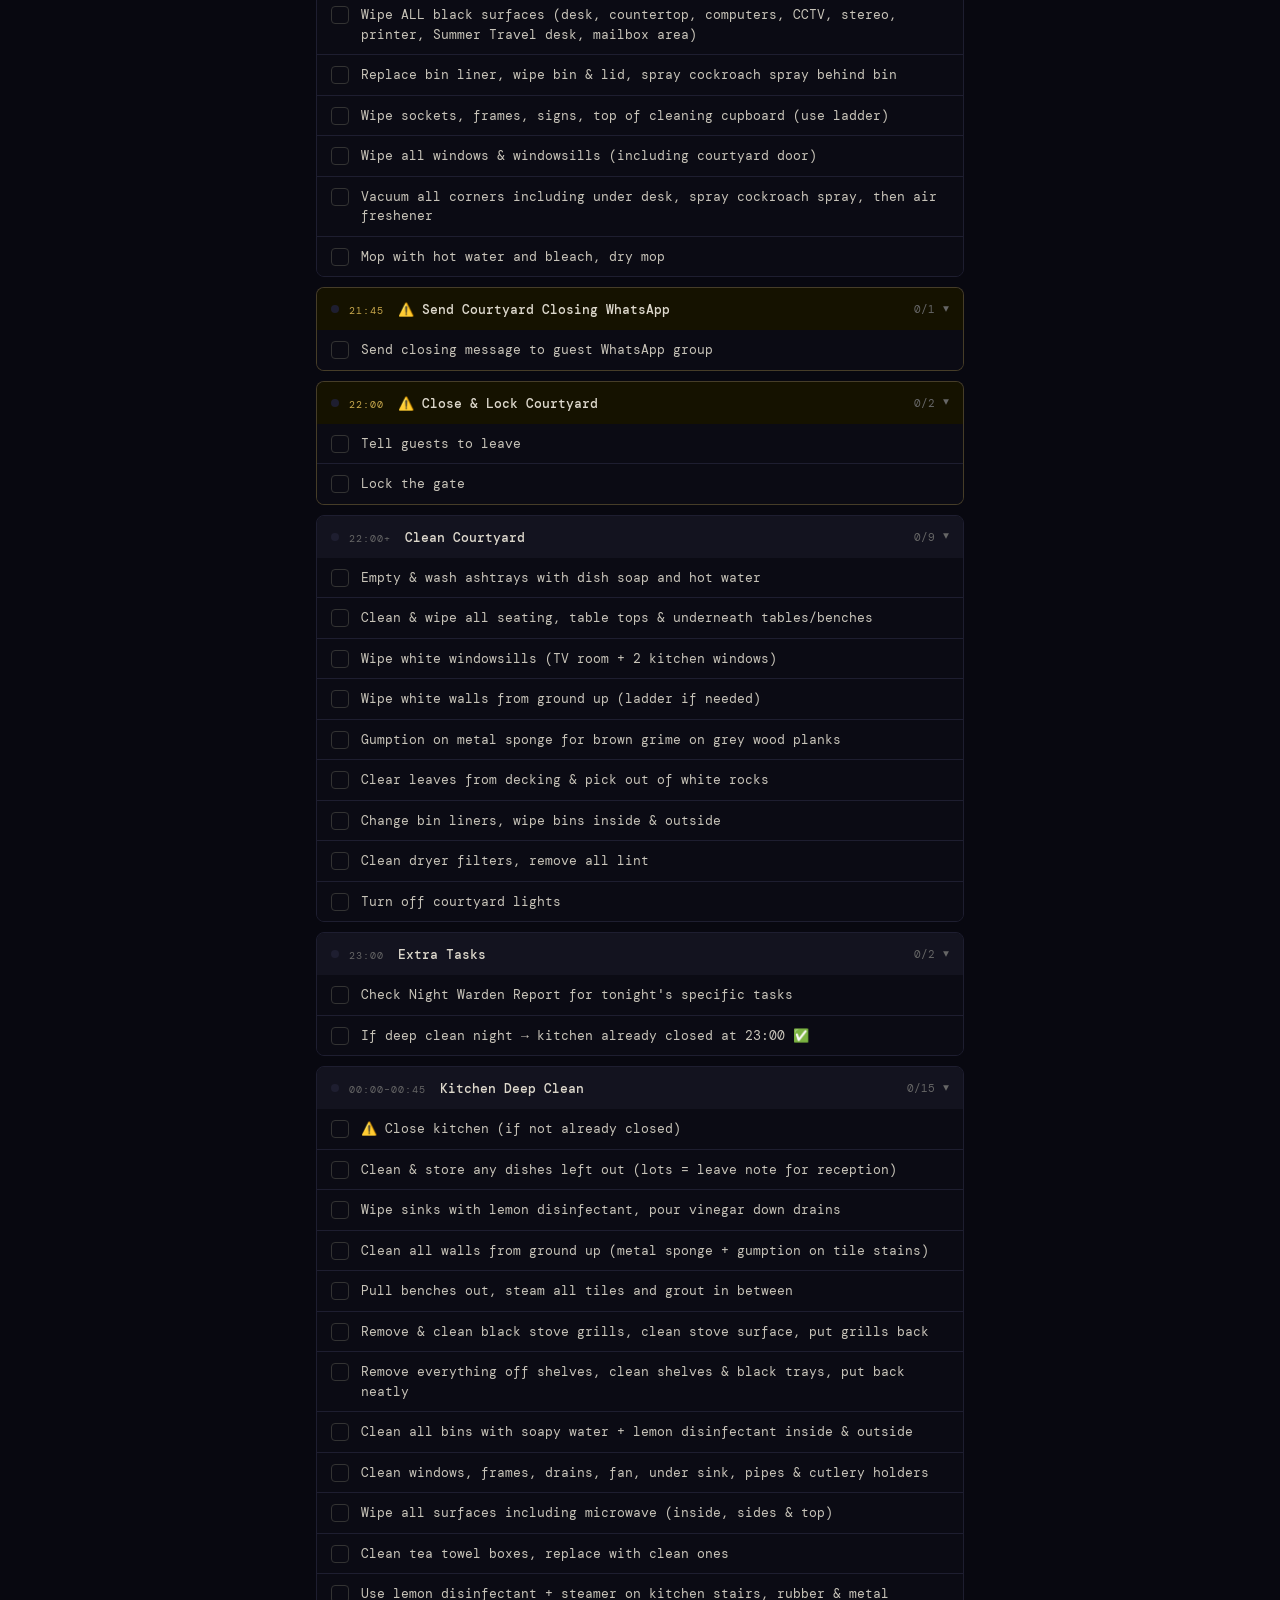
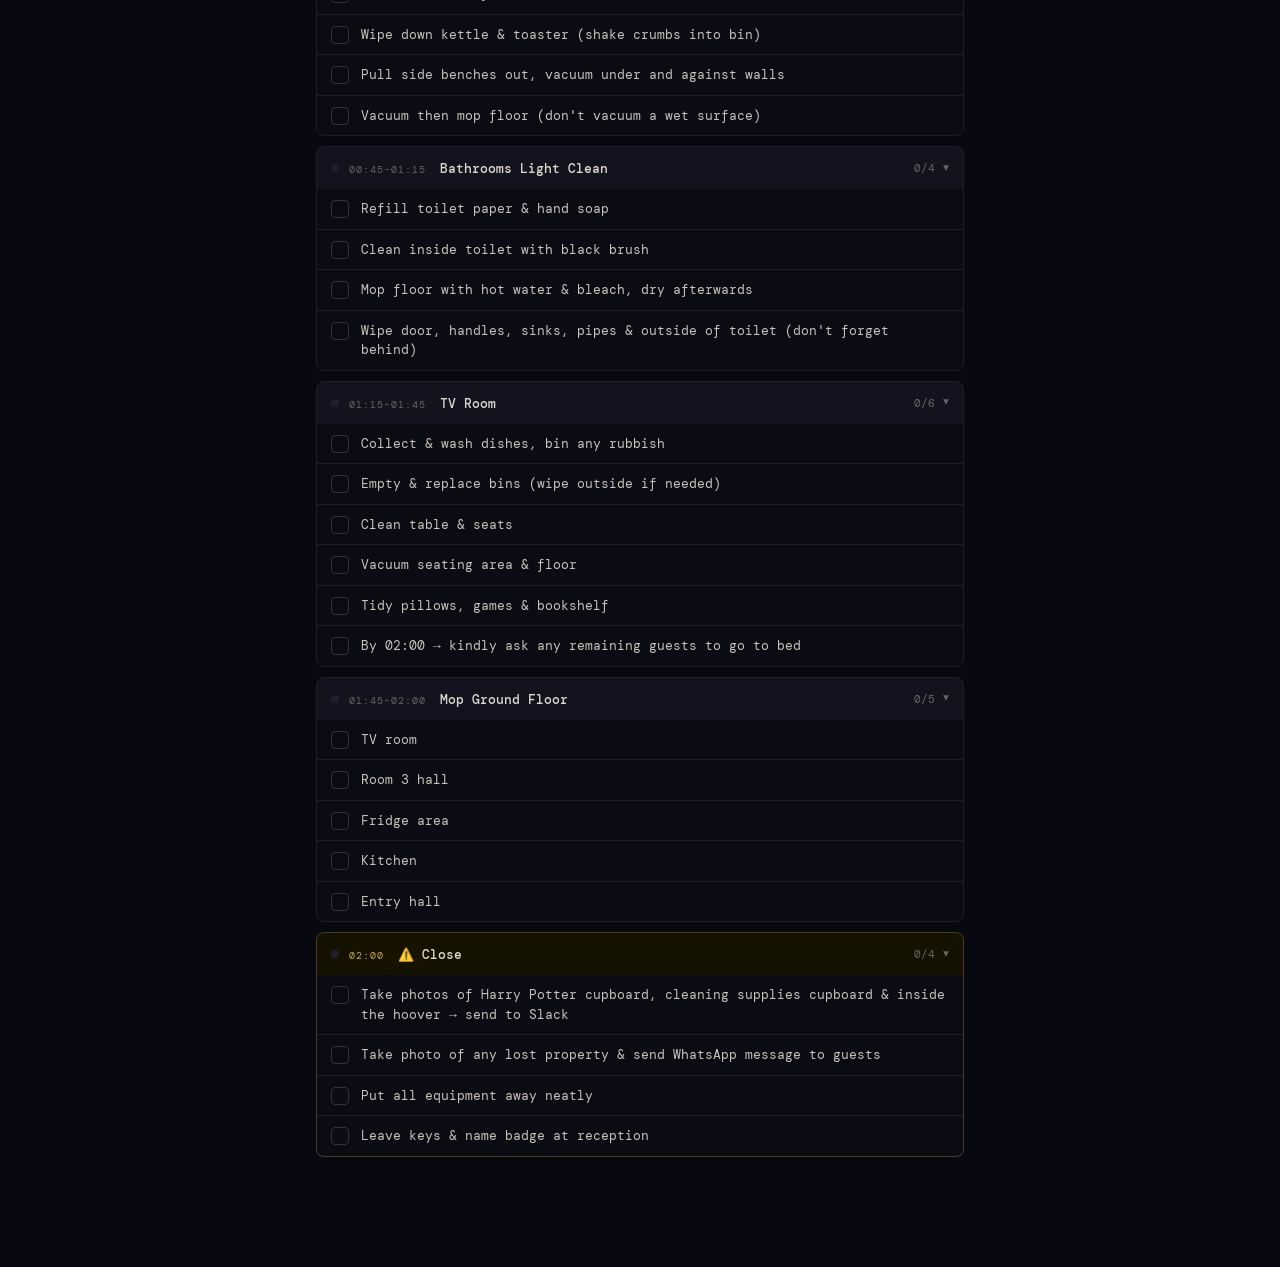
==== commit 9ad2b0dd: "check list tweak" ====
--- a/index.html
+++ b/index.html
@@ -536,10 +536,10 @@
 // ─── DATA ───────────────────────────────────────────────────────────────────
 const SECTIONS = [
   { id: "arrival", time: "On Arrival", label: null, alert: false, tasks: [
-    "Night warden key and name badge",
-    "Night Warden Report read",
-    "Phone connected",
-    "Laundry started",
+    "Get night warden key and name badge",
+    "Read night warden Report",
+    "Connect phone",
+    "Start laundry",
   ]},
   { id: "kitchen-light", time: "20:05–20:30", label: "Kitchen Light Clean", alert: false, tasks: [
     "Check/restock tea towels, coffee, tea, sugar",
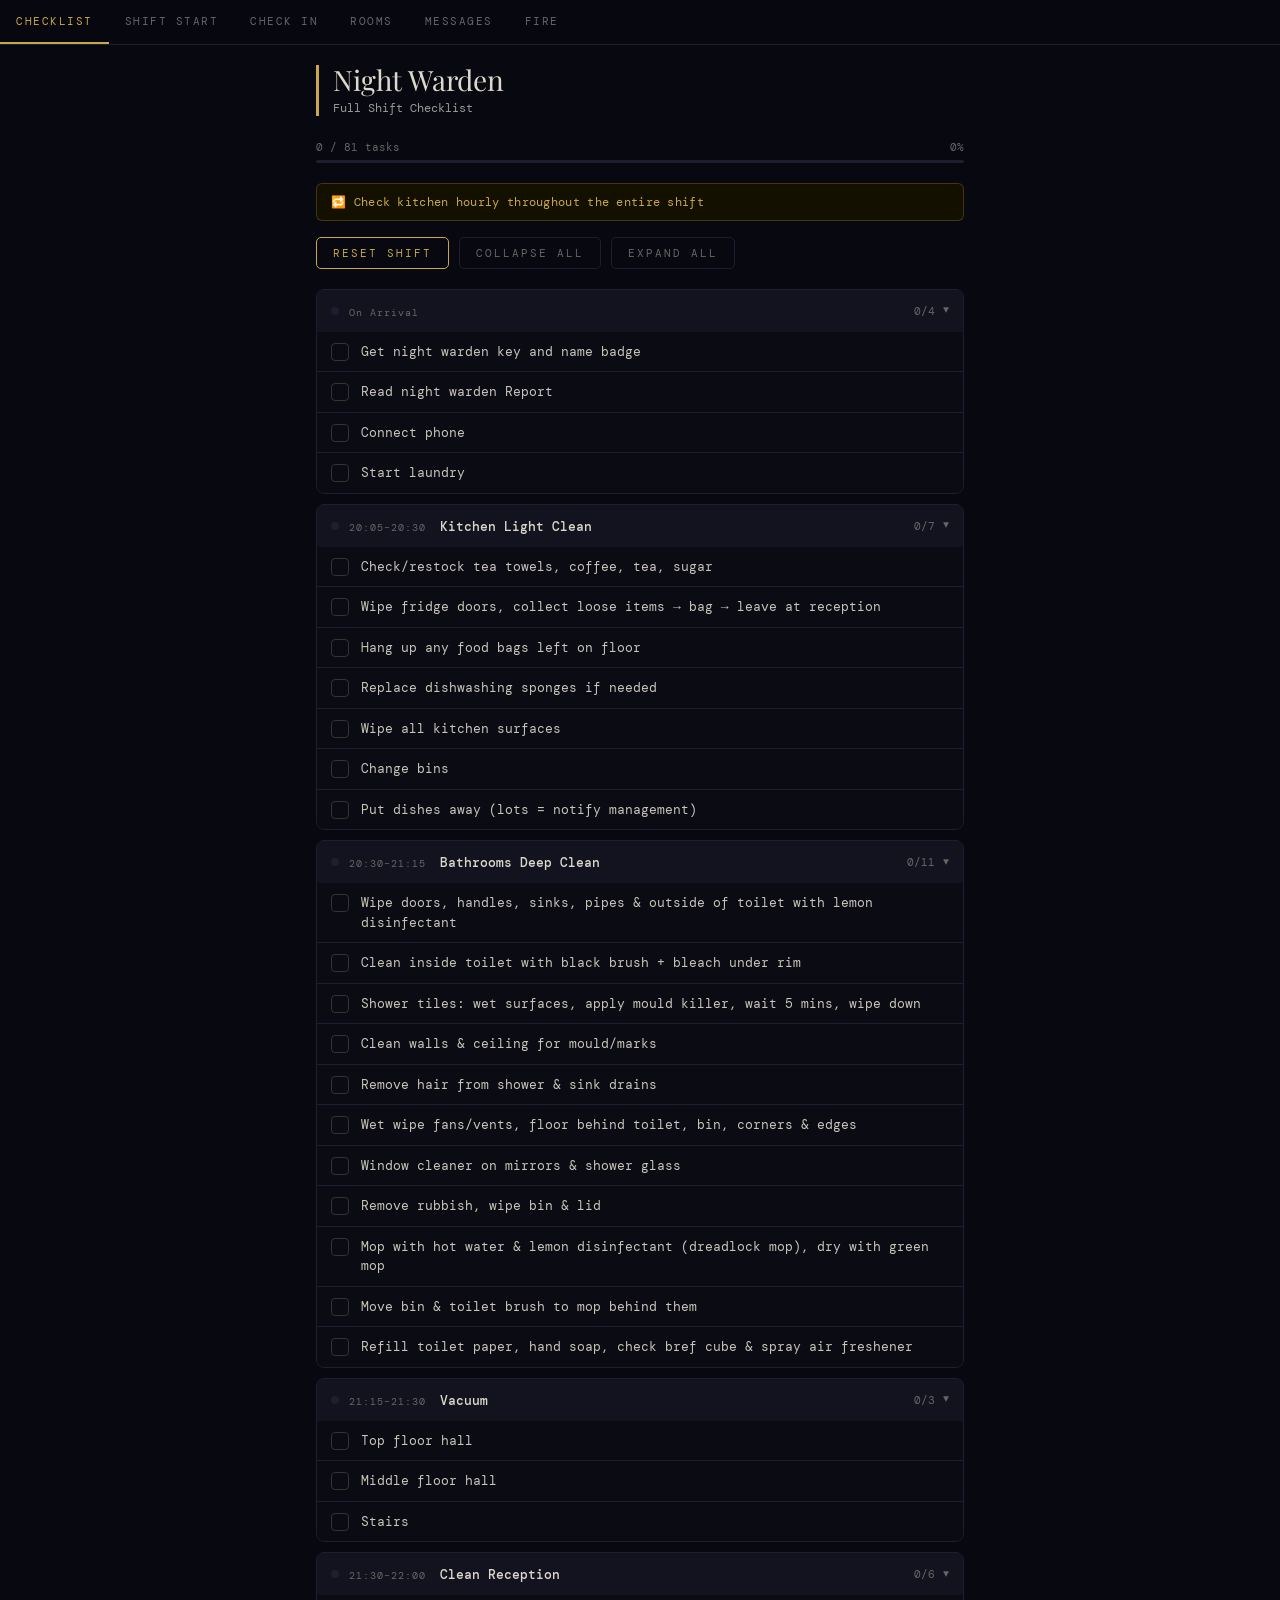
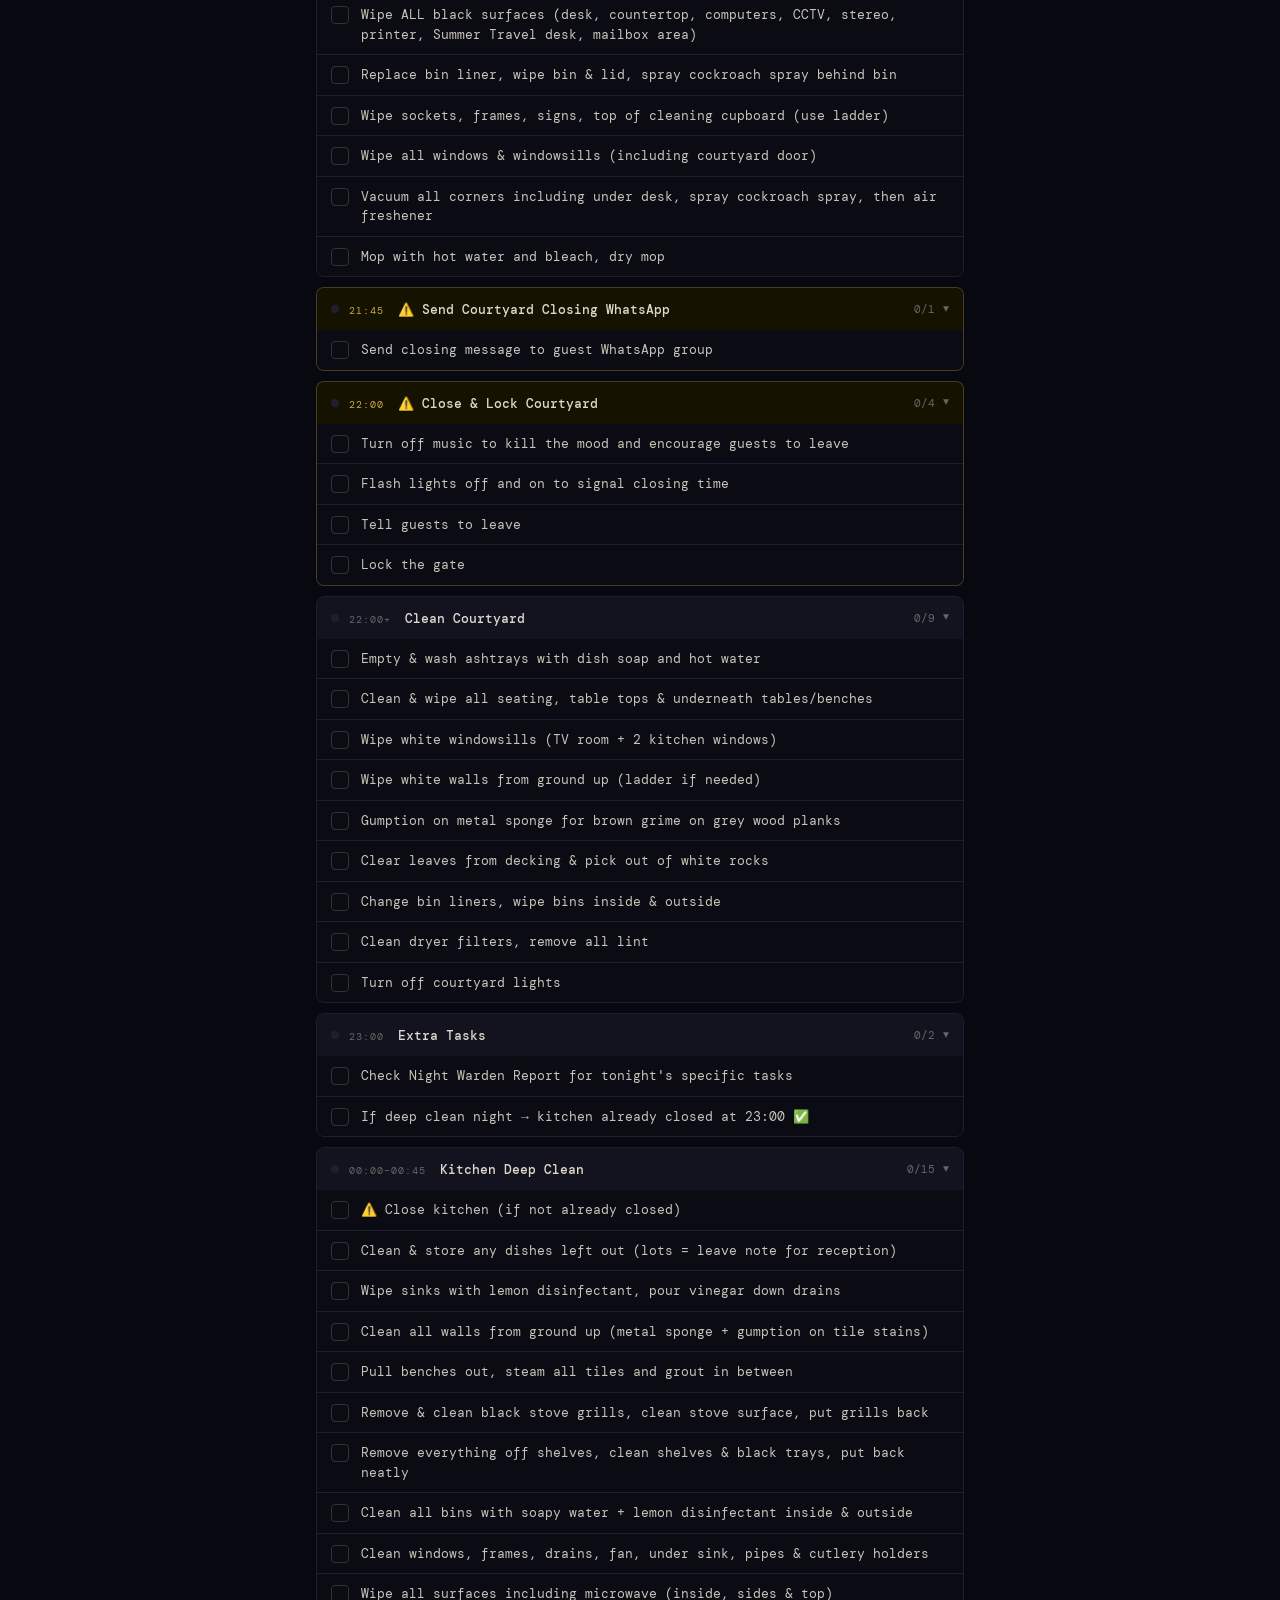
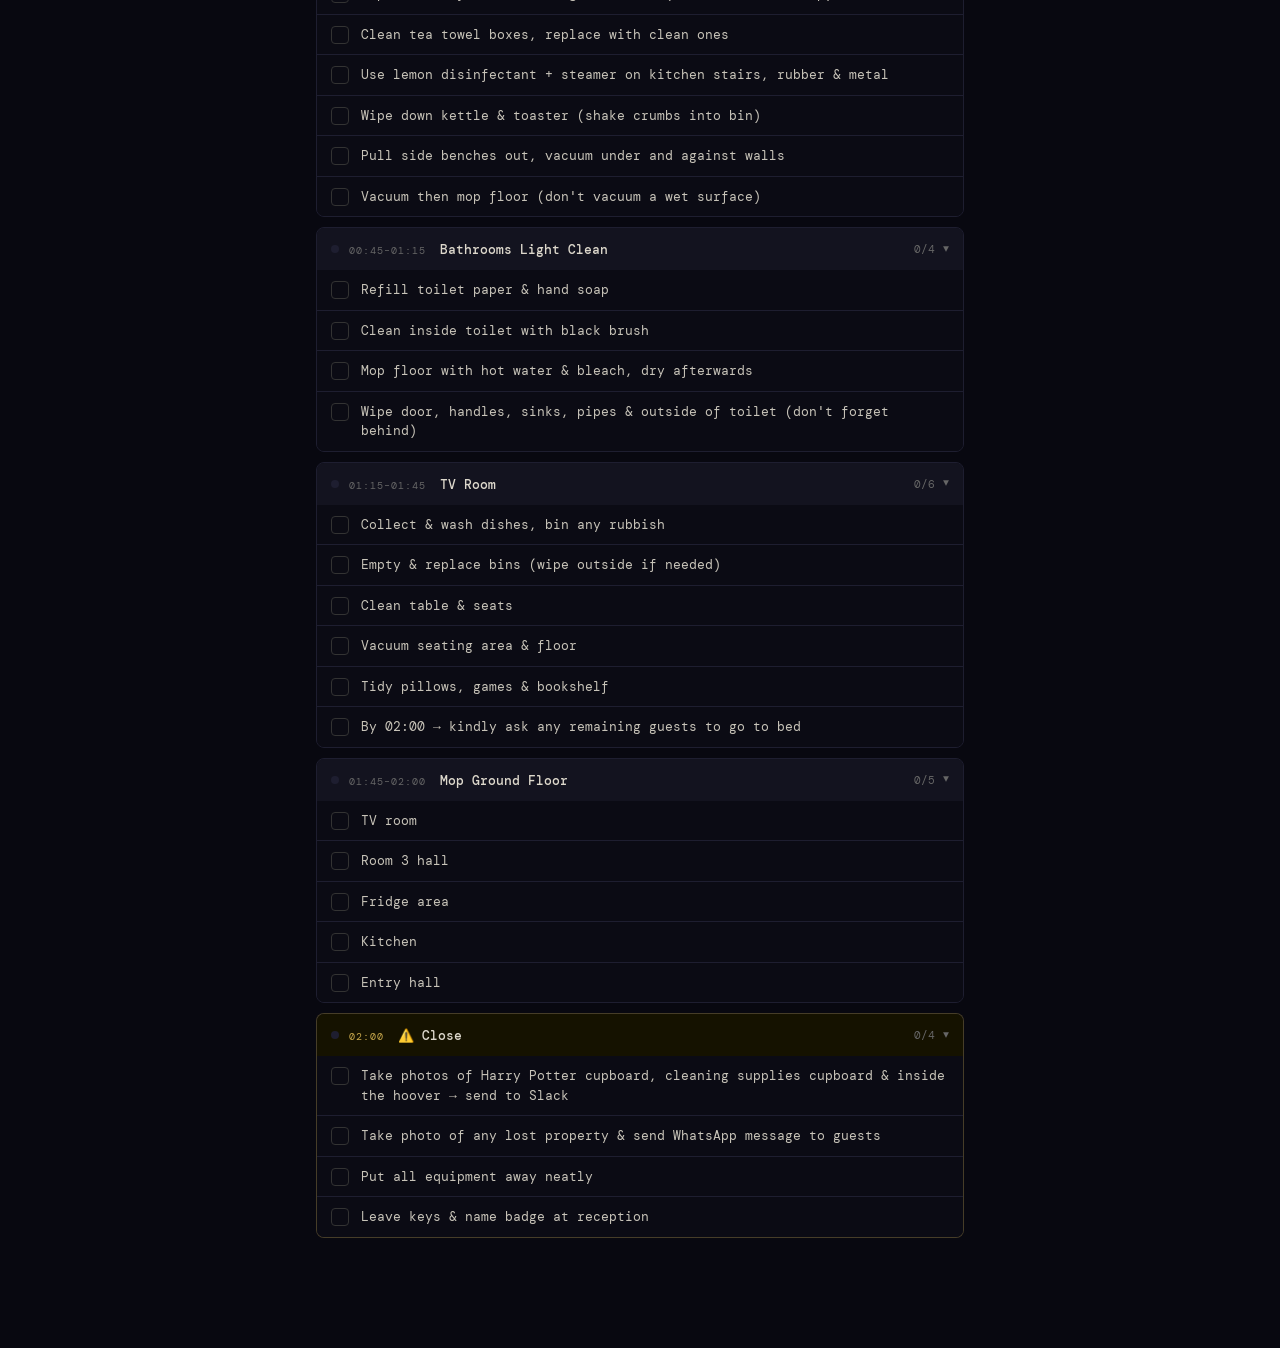
==== commit 725b838b: "Update closing tasks for courtyard management" ====
--- a/index.html
+++ b/index.html
@@ -578,7 +578,10 @@
     "Send closing message to guest WhatsApp group",
   ]},
   { id: "courtyard-close", time: "22:00", label: "⚠️ Close & Lock Courtyard", alert: true, tasks: [
-    "Tell guests to leave", "Lock the gate",
+    "Turn off music to kill the mood and encourage guests to leave",
+    "Flash lights off and on to signal closing time",
+    "Tell guests to leave",
+    "Lock the gate",
   ]},
   { id: "courtyard-clean", time: "22:00+", label: "Clean Courtyard", alert: false, tasks: [
     "Empty & wash ashtrays with dish soap and hot water",
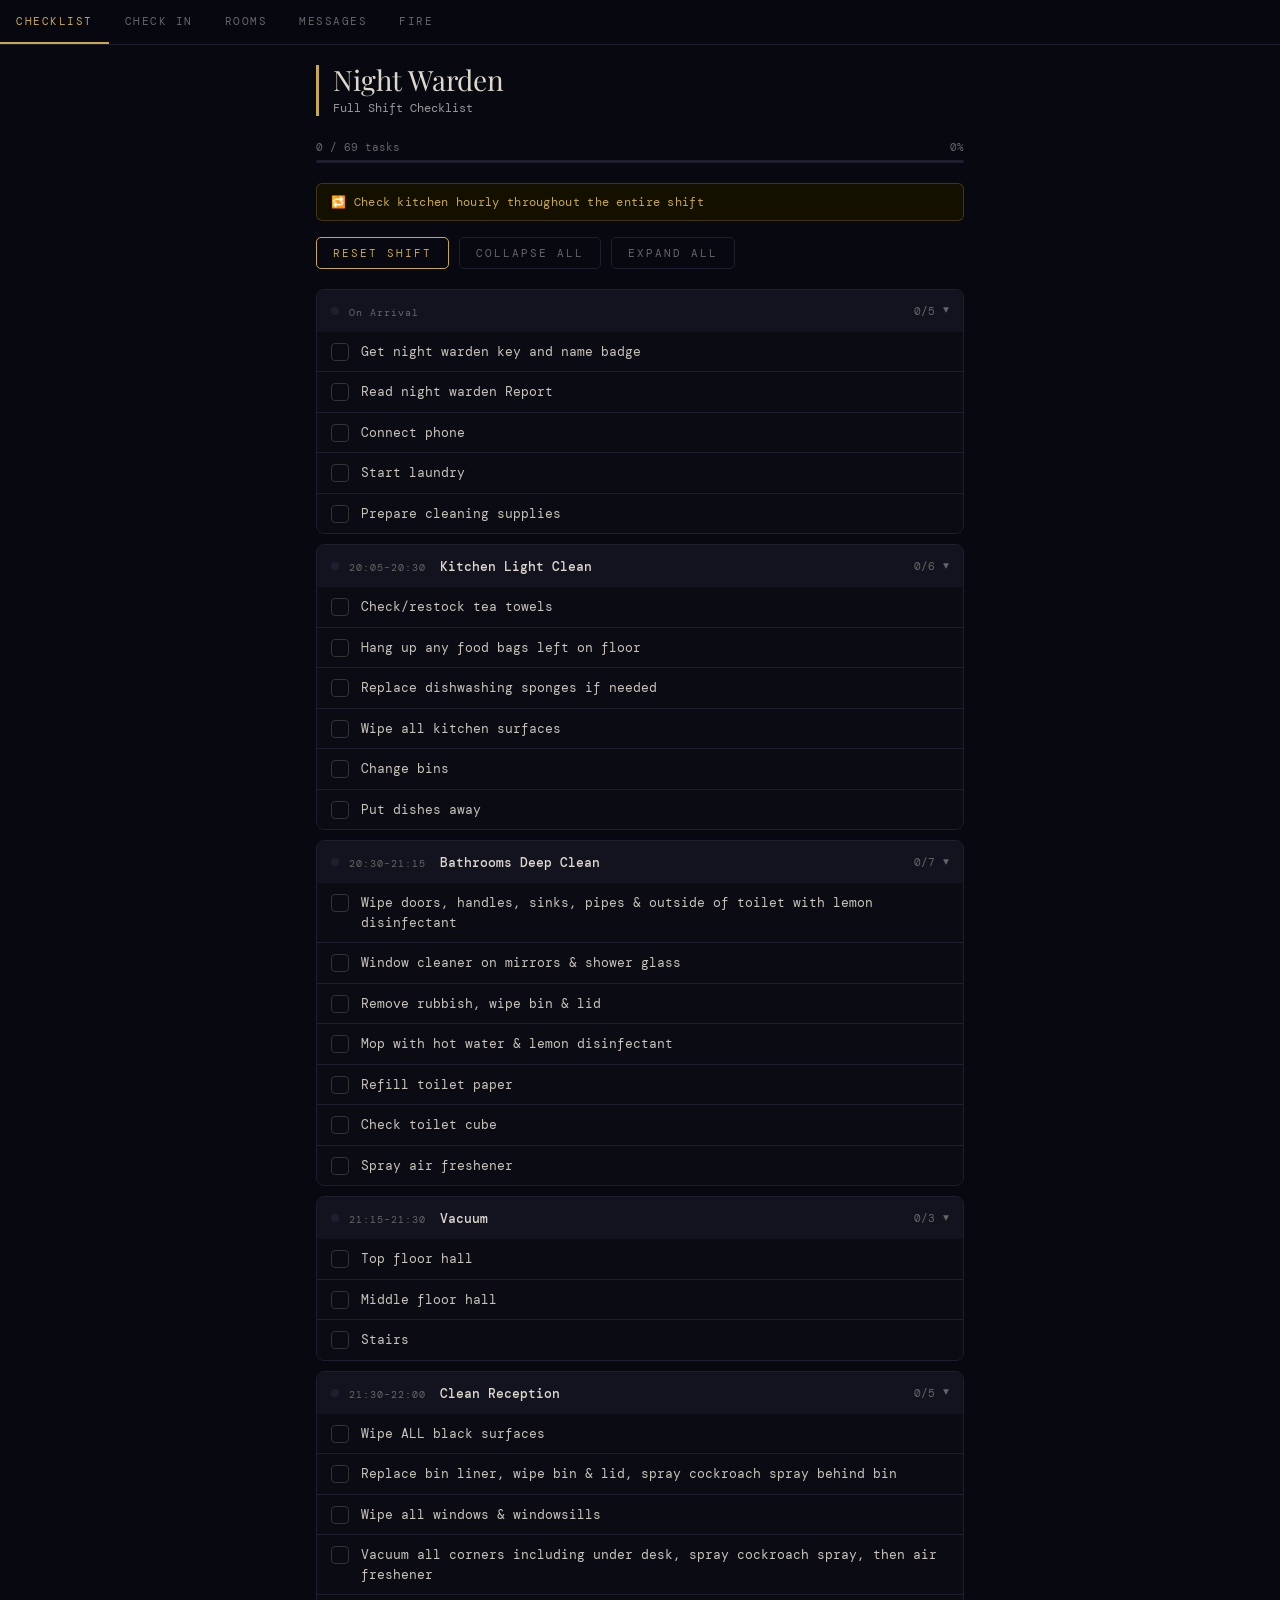
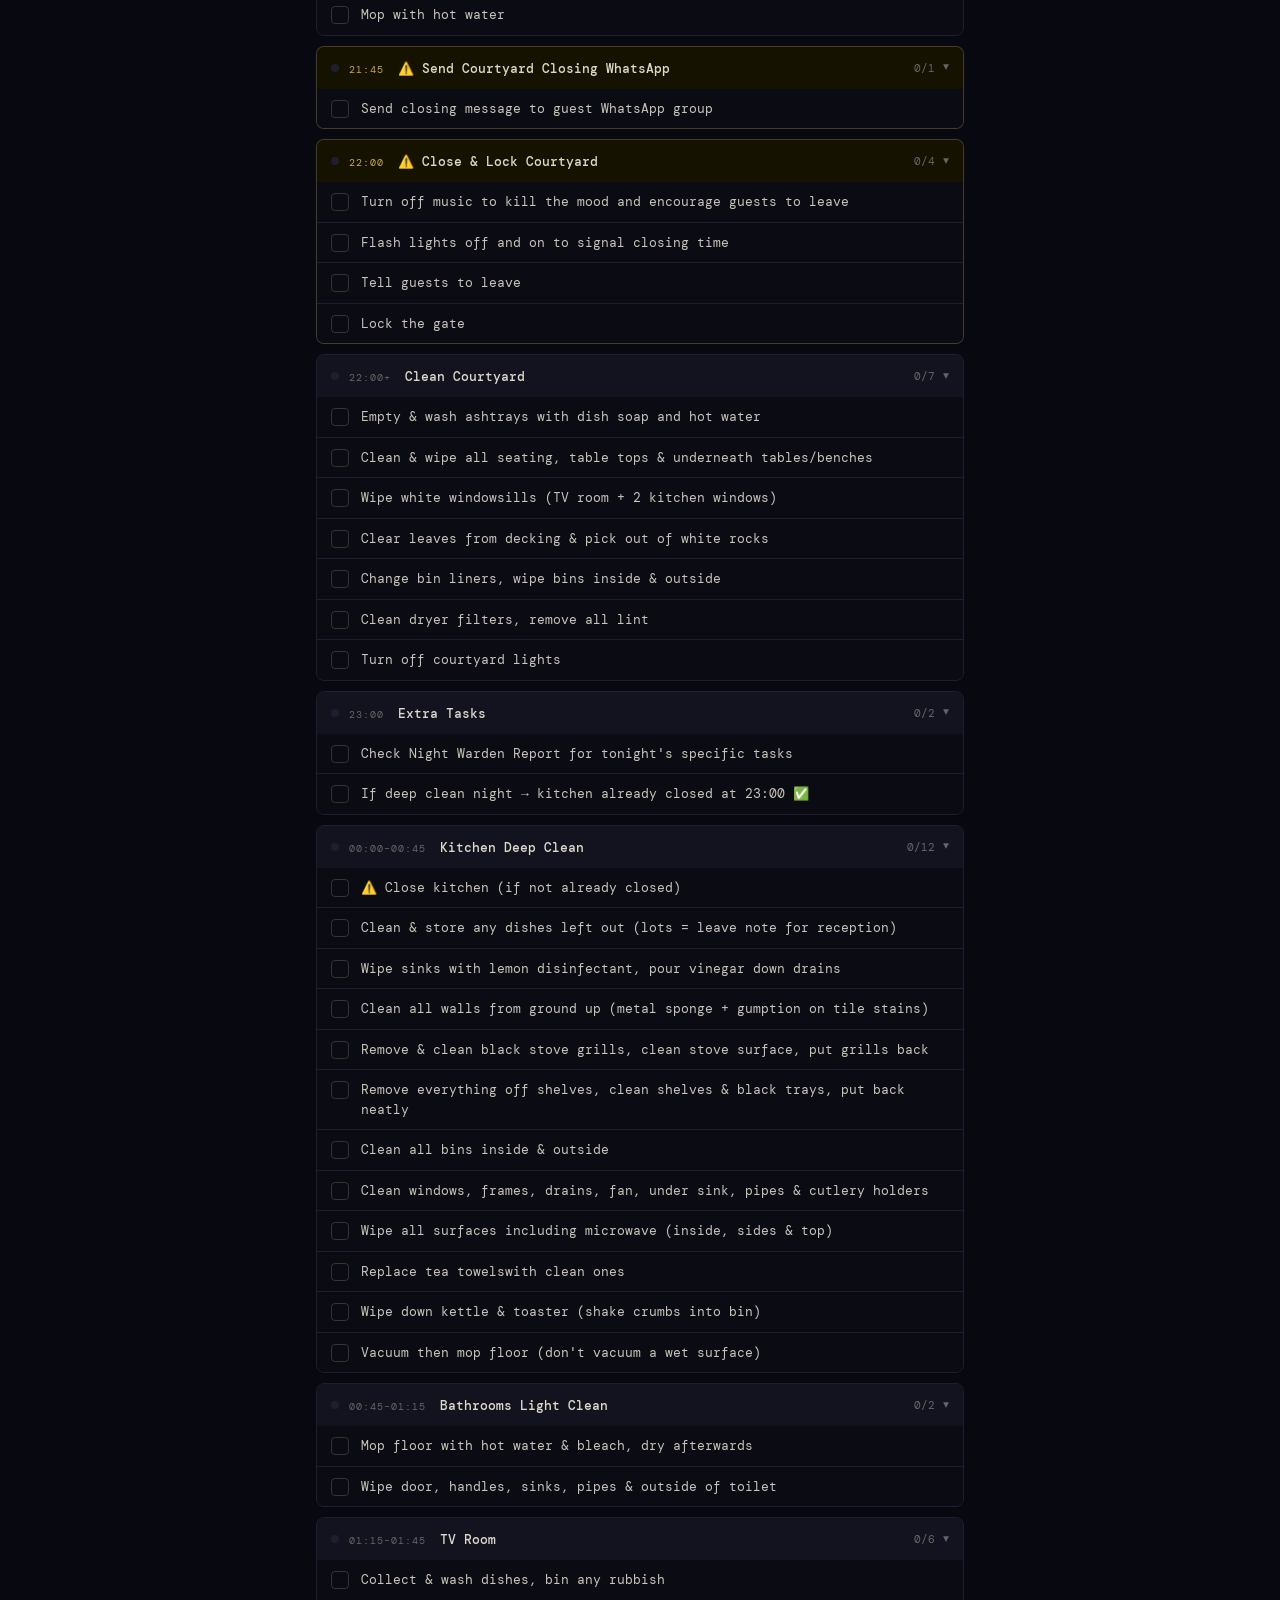
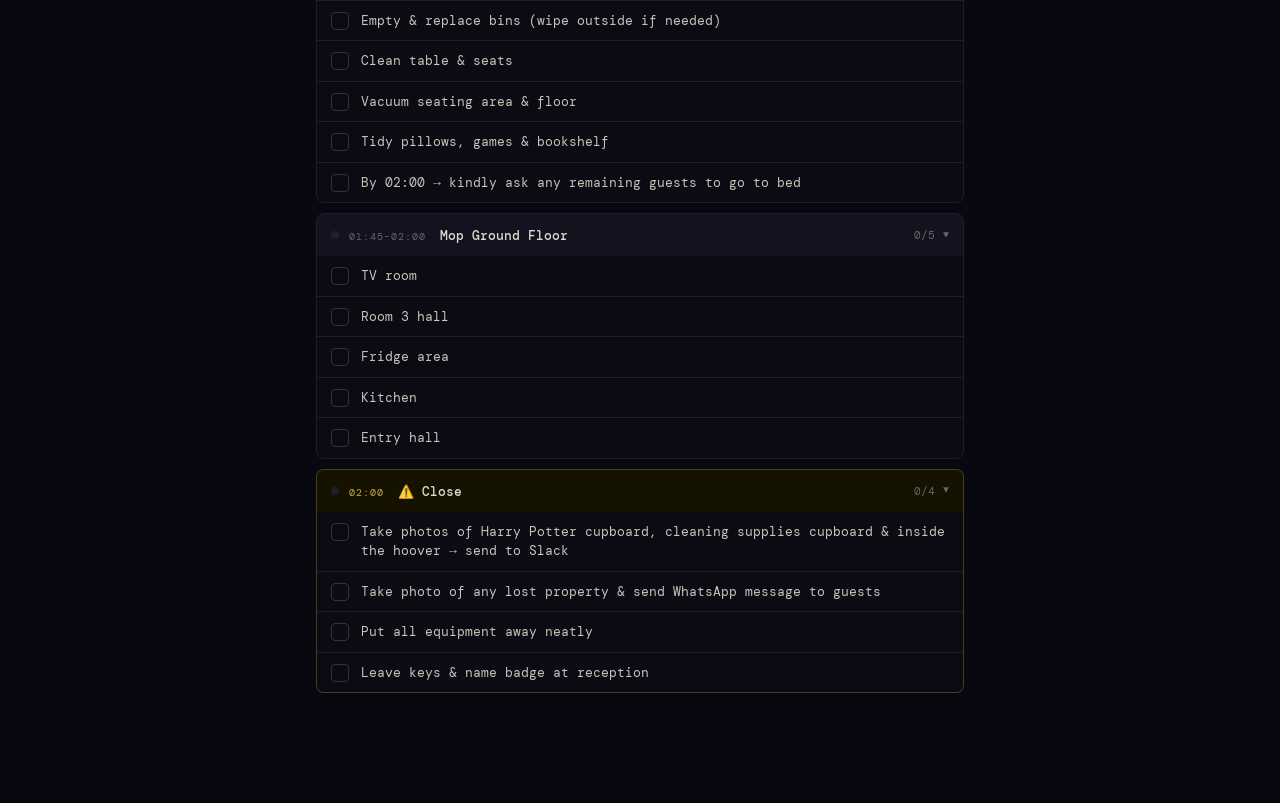
==== commit bc948215: "update tasks and removed shift start section. Updated agents.md too" ====
--- a/index.html
+++ b/index.html
@@ -11,367 +11,12 @@
 <link rel="manifest" href="manifest.json">
 <link rel="apple-touch-icon" href="icon-192.png">
 <link href="https://fonts.googleapis.com/css2?family=DM+Mono:wght@400;500&family=Playfair+Display:wght@700&display=swap" rel="stylesheet">
-<style>
-  :root {
-    --bg: #080810;
-    --surface: #0f0f1a;
-    --surface2: #13131f;
-    --border: #1e1e30;
-    --gold: #c8a84b;
-    --gold-dim: rgba(200,168,75,0.15);
-    --green: #4caf7d;
-    --green-dim: rgba(76,175,125,0.12);
-    --red: #e05c5c;
-    --text: #ddd8cc;
-    --text-dim: #666;
-    --text-mid: #999;
-    --mono: 'DM Mono', monospace;
-    --serif: 'Playfair Display', serif;
-  }
-
-  * { box-sizing: border-box; margin: 0; padding: 0; -webkit-tap-highlight-color: transparent; }
-
-  body {
-    background: var(--bg);
-    color: var(--text);
-    font-family: var(--mono);
-    font-size: 14px;
-    min-height: 100vh;
-    padding-bottom: 80px;
-  }
-
-  /* NAV */
-  .nav {
-    position: sticky;
-    top: 0;
-    z-index: 100;
-    background: rgba(8,8,16,0.95);
-    backdrop-filter: blur(10px);
-    border-bottom: 1px solid var(--border);
-    display: flex;
-    overflow-x: auto;
-    scrollbar-width: none;
-  }
-  .nav::-webkit-scrollbar { display: none; }
-  .nav-btn {
-    flex-shrink: 0;
-    padding: 14px 16px;
-    font-family: var(--mono);
-    font-size: 11px;
-    letter-spacing: 1.5px;
-    text-transform: uppercase;
-    color: var(--text-dim);
-    background: none;
-    border: none;
-    border-bottom: 2px solid transparent;
-    cursor: pointer;
-    transition: all 0.2s;
-    white-space: nowrap;
-  }
-  .nav-btn.active {
-    color: var(--gold);
-    border-bottom-color: var(--gold);
-  }
-
-  /* PAGES */
-  .page { display: none; padding: 20px 16px; max-width: 680px; margin: 0 auto; }
-  .page.active { display: block; }
-
-  /* HEADER */
-  .header {
-    border-left: 3px solid var(--gold);
-    padding-left: 14px;
-    margin-bottom: 24px;
-  }
-  .header-sub { font-size: 10px; letter-spacing: 4px; color: var(--gold); text-transform: uppercase; margin-bottom: 4px; }
-  .header-title { font-family: var(--serif); font-size: 28px; line-height: 1.1; }
-  .header-desc { font-size: 12px; color: var(--text-mid); margin-top: 4px; }
-
-  /* CARDS */
-  .card {
-    background: var(--surface);
-    border: 1px solid var(--border);
-    border-radius: 8px;
-    margin-bottom: 10px;
-    overflow: hidden;
-  }
-  .card.alert { border-color: rgba(200,168,75,0.3); }
-  .card.done { opacity: 0.45; }
-
-  .card-header {
-    display: flex;
-    align-items: center;
-    justify-content: space-between;
-    padding: 12px 14px;
-    cursor: pointer;
-    user-select: none;
-    background: var(--surface2);
-  }
-  .card.alert .card-header { background: #151200; }
-  .card.done .card-header { background: #0a120a; }
-
-  .card-header-left { display: flex; align-items: center; gap: 10px; }
-  .dot {
-    width: 8px; height: 8px;
-    border-radius: 50%;
-    background: var(--border);
-    flex-shrink: 0;
-    transition: background 0.2s;
-  }
-  .dot.partial { background: var(--gold); }
-  .dot.complete { background: var(--green); }
-
-  .card-time { font-size: 10px; letter-spacing: 1px; color: var(--text-dim); }
-  .card.alert .card-time { color: var(--gold); }
-  .card-label { font-size: 13px; font-weight: 500; margin-left: 6px; }
-  .card.done .card-label { color: var(--green); }
-
-  .card-right { display: flex; align-items: center; gap: 8px; }
-  .card-count { font-size: 11px; color: var(--text-dim); }
-  .card-chevron { font-size: 10px; color: var(--text-dim); transition: transform 0.2s; }
-  .card-chevron.open { transform: rotate(180deg); }
-
-  .card-body { background: #0b0b14; }
-  .task-row {
-    display: flex;
-    align-items: flex-start;
-    gap: 12px;
-    padding: 10px 14px;
-    border-bottom: 1px solid var(--border);
-    cursor: pointer;
-    transition: background 0.15s;
-  }
-  .task-row:last-child { border-bottom: none; }
-  .task-row:active { background: rgba(255,255,255,0.02); }
-
-  .checkbox {
-    width: 18px; height: 18px;
-    border: 1px solid #333;
-    border-radius: 4px;
-    flex-shrink: 0;
-    margin-top: 1px;
-    display: flex;
-    align-items: center;
-    justify-content: center;
-    font-size: 11px;
-    color: var(--green);
-    transition: all 0.15s;
-  }
-  .checkbox.checked {
-    border-color: var(--green);
-    background: var(--green-dim);
-  }
-
-  .task-text {
-    font-size: 13px;
-    line-height: 1.5;
-    color: #c8c4b9;
-    transition: all 0.15s;
-  }
-  .task-text.checked {
-    color: #3a3a3a;
-    text-decoration: line-through;
-  }
-
-  /* PROGRESS */
-  .progress-wrap { margin: 0 0 20px; }
-  .progress-meta { display: flex; justify-content: space-between; font-size: 11px; color: var(--text-dim); margin-bottom: 6px; }
-  .progress-bar { height: 3px; background: var(--border); border-radius: 2px; overflow: hidden; }
-  .progress-fill { height: 100%; border-radius: 2px; transition: width 0.4s ease, background 0.4s; }
-
-  /* BANNER */
-  .banner {
-    background: #141000;
-    border: 1px solid rgba(200,168,75,0.25);
-    border-radius: 6px;
-    padding: 10px 14px;
-    font-size: 12px;
-    color: var(--gold);
-    margin-bottom: 16px;
-    letter-spacing: 0.3px;
-  }
-
-  /* BUTTONS */
-  .btn {
-    font-family: var(--mono);
-    font-size: 11px;
-    letter-spacing: 2px;
-    text-transform: uppercase;
-    padding: 8px 16px;
-    border-radius: 5px;
-    cursor: pointer;
-    border: 1px solid var(--border);
-    background: transparent;
-    color: var(--text-dim);
-    transition: all 0.2s;
-  }
-  .btn:active { background: var(--surface2); }
-  .btn-gold {
-    border-color: var(--gold);
-    color: var(--gold);
-  }
-  .btn-row { display: flex; gap: 10px; margin-bottom: 20px; flex-wrap: wrap; }
-
-  /* REMINDERS */
-  .reminder-item {
-    display: flex;
-    gap: 12px;
-    align-items: flex-start;
-    padding: 12px 0;
-    border-bottom: 1px solid var(--border);
-  }
-  .reminder-item:last-child { border-bottom: none; }
-  .reminder-time {
-    font-size: 13px;
-    color: var(--gold);
-    font-weight: 500;
-    flex-shrink: 0;
-    width: 52px;
-  }
-  .reminder-text { font-size: 13px; color: var(--text); line-height: 1.5; }
-
-  /* INFO SECTIONS */
-  .info-block {
-    background: var(--surface);
-    border: 1px solid var(--border);
-    border-radius: 8px;
-    padding: 16px;
-    margin-bottom: 12px;
-  }
-  .info-block h3 {
-    font-family: var(--mono);
-    font-size: 11px;
-    letter-spacing: 2px;
-    text-transform: uppercase;
-    color: var(--gold);
-    margin-bottom: 12px;
-  }
-
-  /* ROOM TABLE */
-  .room-row {
-    display: flex;
-    gap: 12px;
-    padding: 9px 0;
-    border-bottom: 1px solid var(--border);
-    align-items: baseline;
-  }
-  .room-row:last-child { border-bottom: none; }
-  .room-num { font-size: 13px; color: var(--gold); font-weight: 500; width: 80px; flex-shrink: 0; }
-  .room-desc { font-size: 13px; color: var(--text); line-height: 1.4; }
-  .room-tag {
-    font-size: 10px;
-    color: var(--text-dim);
-    background: var(--surface2);
-    border: 1px solid var(--border);
-    border-radius: 3px;
-    padding: 1px 5px;
-    margin-left: 6px;
-    vertical-align: middle;
-  }
-
-  /* CHECKIN STEPS */
-  .step-row {
-    display: flex;
-    gap: 14px;
-    padding: 10px 0;
-    border-bottom: 1px solid var(--border);
-    align-items: flex-start;
-  }
-  .step-row:last-child { border-bottom: none; }
-  .step-num {
-    width: 22px; height: 22px;
-    border-radius: 50%;
-    background: var(--gold-dim);
-    border: 1px solid rgba(200,168,75,0.3);
-    color: var(--gold);
-    font-size: 11px;
-    display: flex;
-    align-items: center;
-    justify-content: center;
-    flex-shrink: 0;
-    margin-top: 1px;
-  }
-  .step-text { font-size: 13px; color: var(--text); line-height: 1.5; }
-  .step-text strong { color: var(--gold); font-weight: 500; }
-
-  /* MESSAGE BOX */
-  .msg-box {
-    background: var(--surface2);
-    border: 1px solid var(--border);
-    border-radius: 6px;
-    padding: 14px;
-    font-size: 13px;
-    line-height: 1.7;
-    color: var(--text);
-    margin-bottom: 12px;
-    white-space: pre-line;
-  }
-  .msg-label { font-size: 10px; letter-spacing: 2px; text-transform: uppercase; color: var(--gold); margin-bottom: 8px; }
-
-  /* COMPLETE */
-  .complete-banner {
-    text-align: center;
-    padding: 24px;
-    color: var(--green);
-    font-size: 12px;
-    letter-spacing: 3px;
-    text-transform: uppercase;
-    animation: fadeIn 0.5s ease;
-  }
-  @keyframes fadeIn { from { opacity: 0; transform: translateY(8px); } to { opacity: 1; transform: translateY(0); } }
-
-  /* FACILITIES */
-  .facility-row {
-    display: flex;
-    gap: 10px;
-    padding: 9px 0;
-    border-bottom: 1px solid var(--border);
-    align-items: flex-start;
-  }
-  .facility-row:last-child { border-bottom: none; }
-  .facility-name { font-size: 13px; color: var(--gold); width: 110px; flex-shrink: 0; }
-  .facility-desc { font-size: 13px; color: var(--text); line-height: 1.4; }
-
-  /* FIRE */
-  .fire-step {
-    display: flex;
-    gap: 12px;
-    padding: 10px 0;
-    border-bottom: 1px solid var(--border);
-    align-items: flex-start;
-  }
-  .fire-step:last-child { border-bottom: none; }
-  .fire-num {
-    width: 22px; height: 22px;
-    border-radius: 50%;
-    background: rgba(224,92,92,0.15);
-    border: 1px solid rgba(224,92,92,0.3);
-    color: var(--red);
-    font-size: 11px;
-    display: flex;
-    align-items: center;
-    justify-content: center;
-    flex-shrink: 0;
-  }
-  .fire-text { font-size: 13px; color: var(--text); line-height: 1.5; }
-
-  .tag-red {
-    display: inline-block;
-    font-size: 10px;
-    color: var(--red);
-    border: 1px solid rgba(224,92,92,0.3);
-    border-radius: 3px;
-    padding: 1px 6px;
-    margin-left: 6px;
-    vertical-align: middle;
-  }
-</style>
+<link rel="stylesheet" href="style.css">
 </head>
 <body>
 
 <nav class="nav">
   <button class="nav-btn active" onclick="showPage('checklist')">Checklist</button>
-  <button class="nav-btn" onclick="showPage('shift')">Shift Start</button>
   <button class="nav-btn" onclick="showPage('checkin')">Check In</button>
   <button class="nav-btn" onclick="showPage('rooms')">Rooms</button>
   <button class="nav-btn" onclick="showPage('messages')">Messages</button>
@@ -404,34 +49,6 @@
   </div>
 
   <div id="checklist-container"></div>
-</div>
-
-<!-- SHIFT START PAGE -->
-<div id="page-shift" class="page">
-  <div class="header">
-    <div class="header-sub">On Arrival</div>
-    <div class="header-title">Shift Start</div>
-    <div class="header-desc">Do these first</div>
-  </div>
-
-  <div class="info-block">
-    <h3>Arrival Tasks</h3>
-    <div class="step-row"><div class="step-num">1</div><div class="step-text">Collect <strong>night warden key and name badge</strong></div></div>
-    <div class="step-row"><div class="step-num">3</div><div class="step-text">Read the <strong>Night Warden Report</strong></div></div>
-    <div class="step-row"><div class="step-num">2</div><div class="step-text">Connect phone</div></div>
-    <div class="step-row"><div class="step-num">4</div><div class="step-text">Start laundry</div></div>
-  </div>
-
-  <div class="info-block">
-    <h3>Tonight's Reminders</h3>
-    <div class="reminder-item"><div class="reminder-time">21:45</div><div class="reminder-text">Send courtyard closing WhatsApp message</div></div>
-    <div class="reminder-item"><div class="reminder-time">22:00</div><div class="reminder-text">⚠️ Close & lock courtyard</div></div>
-    <div class="reminder-item"><div class="reminder-time">00:00</div><div class="reminder-text">⚠️ Close kitchen (23:00 if deep clean night)</div></div>
-    <div class="reminder-item"><div class="reminder-time">02:00</div><div class="reminder-text">Photos of Harry Potter cupboard, cleaning supplies cupboard & hoover → Slack</div></div>
-    <div class="reminder-item"><div class="reminder-time">02:00</div><div class="reminder-text">Lost property photo → WhatsApp. Keys & badge at reception.</div></div>
-  </div>
-
-  <div class="banner">First task: <strong>20:05 — Kitchen light clean</strong></div>
 </div>
 
 <!-- CHECK IN PAGE -->
@@ -532,265 +149,6 @@
   </div>
 </div>
 
-<script>
-// ─── DATA ───────────────────────────────────────────────────────────────────
-const SECTIONS = [
-  { id: "arrival", time: "On Arrival", label: null, alert: false, tasks: [
-    "Get night warden key and name badge",
-    "Read night warden Report",
-    "Connect phone",
-    "Start laundry",
-  ]},
-  { id: "kitchen-light", time: "20:05–20:30", label: "Kitchen Light Clean", alert: false, tasks: [
-    "Check/restock tea towels, coffee, tea, sugar",
-    "Wipe fridge doors, collect loose items → bag → leave at reception",
-    "Hang up any food bags left on floor",
-    "Replace dishwashing sponges if needed",
-    "Wipe all kitchen surfaces",
-    "Change bins",
-    "Put dishes away (lots = notify management)",
-  ]},
-  { id: "bathrooms-deep", time: "20:30–21:15", label: "Bathrooms Deep Clean", alert: false, tasks: [
-    "Wipe doors, handles, sinks, pipes & outside of toilet with lemon disinfectant",
-    "Clean inside toilet with black brush + bleach under rim",
-    "Shower tiles: wet surfaces, apply mould killer, wait 5 mins, wipe down",
-    "Clean walls & ceiling for mould/marks",
-    "Remove hair from shower & sink drains",
-    "Wet wipe fans/vents, floor behind toilet, bin, corners & edges",
-    "Window cleaner on mirrors & shower glass",
-    "Remove rubbish, wipe bin & lid",
-    "Mop with hot water & lemon disinfectant (dreadlock mop), dry with green mop",
-    "Move bin & toilet brush to mop behind them",
-    "Refill toilet paper, hand soap, check bref cube & spray air freshener",
-  ]},
-  { id: "vacuum", time: "21:15–21:30", label: "Vacuum", alert: false, tasks: [
-    "Top floor hall", "Middle floor hall", "Stairs",
-  ]},
-  { id: "reception", time: "21:30–22:00", label: "Clean Reception", alert: false, tasks: [
-    "Wipe ALL black surfaces (desk, countertop, computers, CCTV, stereo, printer, Summer Travel desk, mailbox area)",
-    "Replace bin liner, wipe bin & lid, spray cockroach spray behind bin",
-    "Wipe sockets, frames, signs, top of cleaning cupboard (use ladder)",
-    "Wipe all windows & windowsills (including courtyard door)",
-    "Vacuum all corners including under desk, spray cockroach spray, then air freshener",
-    "Mop with hot water and bleach, dry mop",
-  ]},
-  { id: "whatsapp", time: "21:45", label: "⚠️ Send Courtyard Closing WhatsApp", alert: true, tasks: [
-    "Send closing message to guest WhatsApp group",
-  ]},
-  { id: "courtyard-close", time: "22:00", label: "⚠️ Close & Lock Courtyard", alert: true, tasks: [
-    "Turn off music to kill the mood and encourage guests to leave",
-    "Flash lights off and on to signal closing time",
-    "Tell guests to leave",
-    "Lock the gate",
-  ]},
-  { id: "courtyard-clean", time: "22:00+", label: "Clean Courtyard", alert: false, tasks: [
-    "Empty & wash ashtrays with dish soap and hot water",
-    "Clean & wipe all seating, table tops & underneath tables/benches",
-    "Wipe white windowsills (TV room + 2 kitchen windows)",
-    "Wipe white walls from ground up (ladder if needed)",
-    "Gumption on metal sponge for brown grime on grey wood planks",
-    "Clear leaves from decking & pick out of white rocks",
-    "Change bin liners, wipe bins inside & outside",
-    "Clean dryer filters, remove all lint",
-    "Turn off courtyard lights",
-  ]},
-  { id: "extra", time: "23:00", label: "Extra Tasks", alert: false, tasks: [
-    "Check Night Warden Report for tonight's specific tasks",
-    "If deep clean night → kitchen already closed at 23:00 ✅",
-  ]},
-  { id: "kitchen-deep", time: "00:00–00:45", label: "Kitchen Deep Clean", alert: false, tasks: [
-    "⚠️ Close kitchen (if not already closed)",
-    "Clean & store any dishes left out (lots = leave note for reception)",
-    "Wipe sinks with lemon disinfectant, pour vinegar down drains",
-    "Clean all walls from ground up (metal sponge + gumption on tile stains)",
-    "Pull benches out, steam all tiles and grout in between",
-    "Remove & clean black stove grills, clean stove surface, put grills back",
-    "Remove everything off shelves, clean shelves & black trays, put back neatly",
-    "Clean all bins with soapy water + lemon disinfectant inside & outside",
-    "Clean windows, frames, drains, fan, under sink, pipes & cutlery holders",
-    "Wipe all surfaces including microwave (inside, sides & top)",
-    "Clean tea towel boxes, replace with clean ones",
-    "Use lemon disinfectant + steamer on kitchen stairs, rubber & metal",
-    "Wipe down kettle & toaster (shake crumbs into bin)",
-    "Pull side benches out, vacuum under and against walls",
-    "Vacuum then mop floor (don't vacuum a wet surface)",
-  ]},
-  { id: "bathrooms-light", time: "00:45–01:15", label: "Bathrooms Light Clean", alert: false, tasks: [
-    "Refill toilet paper & hand soap",
-    "Clean inside toilet with black brush",
-    "Mop floor with hot water & bleach, dry afterwards",
-    "Wipe door, handles, sinks, pipes & outside of toilet (don't forget behind)",
-  ]},
-  { id: "tv-room", time: "01:15–01:45", label: "TV Room", alert: false, tasks: [
-    "Collect & wash dishes, bin any rubbish",
-    "Empty & replace bins (wipe outside if needed)",
-    "Clean table & seats",
-    "Vacuum seating area & floor",
-    "Tidy pillows, games & bookshelf",
-    "By 02:00 → kindly ask any remaining guests to go to bed",
-  ]},
-  { id: "mop", time: "01:45–02:00", label: "Mop Ground Floor", alert: false, tasks: [
-    "TV room", "Room 3 hall", "Fridge area", "Kitchen", "Entry hall",
-  ]},
-  { id: "close", time: "02:00", label: "⚠️ Close", alert: true, tasks: [
-    "Take photos of Harry Potter cupboard, cleaning supplies cupboard & inside the hoover → send to Slack",
-    "Take photo of any lost property & send WhatsApp message to guests",
-    "Put all equipment away neatly",
-    "Leave keys & name badge at reception",
-  ]},
-];
-
-const STORAGE_KEY = "nw_checklist_v1";
-const COLLAPSE_KEY = "nw_collapse_v1";
-
-// ─── STATE ───────────────────────────────────────────────────────────────────
-function loadChecked() {
-  try {
-    const saved = localStorage.getItem(STORAGE_KEY);
-    if (saved) return JSON.parse(saved);
-  } catch(e) {}
-  const state = {};
-  SECTIONS.forEach(s => { state[s.id] = s.tasks.map(() => false); });
-  return state;
-}
-
-function saveChecked(state) {
-  try { localStorage.setItem(STORAGE_KEY, JSON.stringify(state)); } catch(e) {}
-}
-
-function loadCollapsed() {
-  try {
-    const saved = localStorage.getItem(COLLAPSE_KEY);
-    if (saved) return JSON.parse(saved);
-  } catch(e) {}
-  return {};
-}
-
-function saveCollapsed(state) {
-  try { localStorage.setItem(COLLAPSE_KEY, JSON.stringify(state)); } catch(e) {}
-}
-
-let checked = loadChecked();
-let collapsed = loadCollapsed();
-
-// ─── RENDER ──────────────────────────────────────────────────────────────────
-function render() {
-  const container = document.getElementById("checklist-container");
-  container.innerHTML = "";
-
-  let total = 0, done = 0;
-  SECTIONS.forEach(s => { total += s.tasks.length; done += checked[s.id].filter(Boolean).length; });
-
-  const pct = total === 0 ? 0 : Math.round((done / total) * 100);
-  document.getElementById("progress-text").textContent = `${done} / ${total} tasks`;
-  document.getElementById("progress-pct").textContent = `${pct}%`;
-  const fill = document.getElementById("progress-fill");
-  fill.style.width = pct + "%";
-  fill.style.background = pct === 100 ? "#4caf7d" : "#c8a84b";
-
-  SECTIONS.forEach(s => {
-    const checks = checked[s.id];
-    const allDone = checks.every(Boolean);
-    const someDone = checks.some(Boolean);
-    const isCollapsed = collapsed[s.id];
-
-    const card = document.createElement("div");
-    card.className = "card" + (s.alert ? " alert" : "") + (allDone ? " done" : "");
-
-    // Header
-    const header = document.createElement("div");
-    header.className = "card-header";
-    header.innerHTML = `
-      <div class="card-header-left">
-        <div class="dot ${allDone ? "complete" : someDone ? "partial" : ""}"></div>
-        <div>
-          <span class="card-time">${s.time}</span>
-          ${s.label ? `<span class="card-label">${s.label}</span>` : ""}
-        </div>
-      </div>
-      <div class="card-right">
-        <span class="card-count">${checks.filter(Boolean).length}/${s.tasks.length}</span>
-        <span class="card-chevron ${isCollapsed ? "" : "open"}">▲</span>
-      </div>
-    `;
-    header.addEventListener("click", () => {
-      collapsed[s.id] = !collapsed[s.id];
-      saveCollapsed(collapsed);
-      render();
-    });
-    card.appendChild(header);
-
-    // Body
-    if (!isCollapsed) {
-      const body = document.createElement("div");
-      body.className = "card-body";
-      s.tasks.forEach((task, idx) => {
-        const row = document.createElement("div");
-        row.className = "task-row";
-        row.innerHTML = `
-          <div class="checkbox ${checks[idx] ? "checked" : ""}">${checks[idx] ? "✓" : ""}</div>
-          <span class="task-text ${checks[idx] ? "checked" : ""}">${task}</span>
-        `;
-        row.addEventListener("click", () => {
-          checked[s.id][idx] = !checked[s.id][idx];
-          saveChecked(checked);
-          render();
-        });
-        body.appendChild(row);
-      });
-      card.appendChild(body);
-    }
-
-    container.appendChild(card);
-  });
-
-  if (pct === 100) {
-    const banner = document.createElement("div");
-    banner.className = "complete-banner";
-    banner.textContent = "✓ Shift Complete — Good work!";
-    container.appendChild(banner);
-  }
-}
-
-// ─── CONTROLS ────────────────────────────────────────────────────────────────
-function resetChecklist() {
-  if (!confirm("Reset all tasks for a new shift?")) return;
-  SECTIONS.forEach(s => { checked[s.id] = s.tasks.map(() => false); });
-  saveChecked(checked);
-  collapsed = {};
-  saveCollapsed(collapsed);
-  render();
-}
-
-function collapseAll() {
-  SECTIONS.forEach(s => { collapsed[s.id] = true; });
-  saveCollapsed(collapsed);
-  render();
-}
-
-function expandAll() {
-  SECTIONS.forEach(s => { collapsed[s.id] = false; });
-  saveCollapsed(collapsed);
-  render();
-}
-
-// ─── NAV ─────────────────────────────────────────────────────────────────────
-function showPage(id) {
-  document.querySelectorAll(".page").forEach(p => p.classList.remove("active"));
-  document.querySelectorAll(".nav-btn").forEach(b => b.classList.remove("active"));
-  document.getElementById("page-" + id).classList.add("active");
-  event.currentTarget.classList.add("active");
-}
-
-// ─── INIT ────────────────────────────────────────────────────────────────────
-render();
-
-// ─── SERVICE WORKER ──────────────────────────────────────────────────────────
-if ('serviceWorker' in navigator) {
-  window.addEventListener('load', () => {
-    navigator.serviceWorker.register('/summerhouse-nw/sw.js');
-  });
-}
-</script>
+<script src="app.js"></script>
 </body>
 </html>
--- a/style.css
+++ b/style.css
@@ -0,0 +1,353 @@
+  :root {
+    --bg: #080810;
+    --surface: #0f0f1a;
+    --surface2: #13131f;
+    --border: #1e1e30;
+    --gold: #c8a84b;
+    --gold-dim: rgba(200,168,75,0.15);
+    --green: #4caf7d;
+    --green-dim: rgba(76,175,125,0.12);
+    --red: #e05c5c;
+    --text: #ddd8cc;
+    --text-dim: #666;
+    --text-mid: #999;
+    --mono: 'DM Mono', monospace;
+    --serif: 'Playfair Display', serif;
+  }
+
+  * { box-sizing: border-box; margin: 0; padding: 0; -webkit-tap-highlight-color: transparent; }
+
+  body {
+    background: var(--bg);
+    color: var(--text);
+    font-family: var(--mono);
+    font-size: 14px;
+    min-height: 100vh;
+    padding-bottom: 80px;
+  }
+
+  /* NAV */
+  .nav {
+    position: sticky;
+    top: 0;
+    z-index: 100;
+    background: rgba(8,8,16,0.95);
+    backdrop-filter: blur(10px);
+    border-bottom: 1px solid var(--border);
+    display: flex;
+    overflow-x: auto;
+    scrollbar-width: none;
+  }
+  .nav::-webkit-scrollbar { display: none; }
+  .nav-btn {
+    flex-shrink: 0;
+    padding: 14px 16px;
+    font-family: var(--mono);
+    font-size: 11px;
+    letter-spacing: 1.5px;
+    text-transform: uppercase;
+    color: var(--text-dim);
+    background: none;
+    border: none;
+    border-bottom: 2px solid transparent;
+    cursor: pointer;
+    transition: all 0.2s;
+    white-space: nowrap;
+  }
+  .nav-btn.active {
+    color: var(--gold);
+    border-bottom-color: var(--gold);
+  }
+
+  /* PAGES */
+  .page { display: none; padding: 20px 16px; max-width: 680px; margin: 0 auto; }
+  .page.active { display: block; }
+
+  /* HEADER */
+  .header {
+    border-left: 3px solid var(--gold);
+    padding-left: 14px;
+    margin-bottom: 24px;
+  }
+  .header-sub { font-size: 10px; letter-spacing: 4px; color: var(--gold); text-transform: uppercase; margin-bottom: 4px; }
+  .header-title { font-family: var(--serif); font-size: 28px; line-height: 1.1; }
+  .header-desc { font-size: 12px; color: var(--text-mid); margin-top: 4px; }
+
+  /* CARDS */
+  .card {
+    background: var(--surface);
+    border: 1px solid var(--border);
+    border-radius: 8px;
+    margin-bottom: 10px;
+    overflow: hidden;
+  }
+  .card.alert { border-color: rgba(200,168,75,0.3); }
+  .card.done { opacity: 0.45; }
+
+  .card-header {
+    display: flex;
+    align-items: center;
+    justify-content: space-between;
+    padding: 12px 14px;
+    cursor: pointer;
+    user-select: none;
+    background: var(--surface2);
+  }
+  .card.alert .card-header { background: #151200; }
+  .card.done .card-header { background: #0a120a; }
+
+  .card-header-left { display: flex; align-items: center; gap: 10px; }
+  .dot {
+    width: 8px; height: 8px;
+    border-radius: 50%;
+    background: var(--border);
+    flex-shrink: 0;
+    transition: background 0.2s;
+  }
+  .dot.partial { background: var(--gold); }
+  .dot.complete { background: var(--green); }
+
+  .card-time { font-size: 10px; letter-spacing: 1px; color: var(--text-dim); }
+  .card.alert .card-time { color: var(--gold); }
+  .card-label { font-size: 13px; font-weight: 500; margin-left: 6px; }
+  .card.done .card-label { color: var(--green); }
+
+  .card-right { display: flex; align-items: center; gap: 8px; }
+  .card-count { font-size: 11px; color: var(--text-dim); }
+  .card-chevron { font-size: 10px; color: var(--text-dim); transition: transform 0.2s; }
+  .card-chevron.open { transform: rotate(180deg); }
+
+  .card-body { background: #0b0b14; }
+  .task-row {
+    display: flex;
+    align-items: flex-start;
+    gap: 12px;
+    padding: 10px 14px;
+    border-bottom: 1px solid var(--border);
+    cursor: pointer;
+    transition: background 0.15s;
+  }
+  .task-row:last-child { border-bottom: none; }
+  .task-row:active { background: rgba(255,255,255,0.02); }
+
+  .checkbox {
+    width: 18px; height: 18px;
+    border: 1px solid #333;
+    border-radius: 4px;
+    flex-shrink: 0;
+    margin-top: 1px;
+    display: flex;
+    align-items: center;
+    justify-content: center;
+    font-size: 11px;
+    color: var(--green);
+    transition: all 0.15s;
+  }
+  .checkbox.checked {
+    border-color: var(--green);
+    background: var(--green-dim);
+  }
+
+  .task-text {
+    font-size: 13px;
+    line-height: 1.5;
+    color: #c8c4b9;
+    transition: all 0.15s;
+  }
+  .task-text.checked {
+    color: #3a3a3a;
+    text-decoration: line-through;
+  }
+
+  /* PROGRESS */
+  .progress-wrap { margin: 0 0 20px; }
+  .progress-meta { display: flex; justify-content: space-between; font-size: 11px; color: var(--text-dim); margin-bottom: 6px; }
+  .progress-bar { height: 3px; background: var(--border); border-radius: 2px; overflow: hidden; }
+  .progress-fill { height: 100%; border-radius: 2px; transition: width 0.4s ease, background 0.4s; }
+
+  /* BANNER */
+  .banner {
+    background: #141000;
+    border: 1px solid rgba(200,168,75,0.25);
+    border-radius: 6px;
+    padding: 10px 14px;
+    font-size: 12px;
+    color: var(--gold);
+    margin-bottom: 16px;
+    letter-spacing: 0.3px;
+  }
+
+  /* BUTTONS */
+  .btn {
+    font-family: var(--mono);
+    font-size: 11px;
+    letter-spacing: 2px;
+    text-transform: uppercase;
+    padding: 8px 16px;
+    border-radius: 5px;
+    cursor: pointer;
+    border: 1px solid var(--border);
+    background: transparent;
+    color: var(--text-dim);
+    transition: all 0.2s;
+  }
+  .btn:active { background: var(--surface2); }
+  .btn-gold {
+    border-color: var(--gold);
+    color: var(--gold);
+  }
+  .btn-row { display: flex; gap: 10px; margin-bottom: 20px; flex-wrap: wrap; }
+
+  /* REMINDERS */
+  .reminder-item {
+    display: flex;
+    gap: 12px;
+    align-items: flex-start;
+    padding: 12px 0;
+    border-bottom: 1px solid var(--border);
+  }
+  .reminder-item:last-child { border-bottom: none; }
+  .reminder-time {
+    font-size: 13px;
+    color: var(--gold);
+    font-weight: 500;
+    flex-shrink: 0;
+    width: 52px;
+  }
+  .reminder-text { font-size: 13px; color: var(--text); line-height: 1.5; }
+
+  /* INFO SECTIONS */
+  .info-block {
+    background: var(--surface);
+    border: 1px solid var(--border);
+    border-radius: 8px;
+    padding: 16px;
+    margin-bottom: 12px;
+  }
+  .info-block h3 {
+    font-family: var(--mono);
+    font-size: 11px;
+    letter-spacing: 2px;
+    text-transform: uppercase;
+    color: var(--gold);
+    margin-bottom: 12px;
+  }
+
+  /* ROOM TABLE */
+  .room-row {
+    display: flex;
+    gap: 12px;
+    padding: 9px 0;
+    border-bottom: 1px solid var(--border);
+    align-items: baseline;
+  }
+  .room-row:last-child { border-bottom: none; }
+  .room-num { font-size: 13px; color: var(--gold); font-weight: 500; width: 80px; flex-shrink: 0; }
+  .room-desc { font-size: 13px; color: var(--text); line-height: 1.4; }
+  .room-tag {
+    font-size: 10px;
+    color: var(--text-dim);
+    background: var(--surface2);
+    border: 1px solid var(--border);
+    border-radius: 3px;
+    padding: 1px 5px;
+    margin-left: 6px;
+    vertical-align: middle;
+  }
+
+  /* CHECKIN STEPS */
+  .step-row {
+    display: flex;
+    gap: 14px;
+    padding: 10px 0;
+    border-bottom: 1px solid var(--border);
+    align-items: flex-start;
+  }
+  .step-row:last-child { border-bottom: none; }
+  .step-num {
+    width: 22px; height: 22px;
+    border-radius: 50%;
+    background: var(--gold-dim);
+    border: 1px solid rgba(200,168,75,0.3);
+    color: var(--gold);
+    font-size: 11px;
+    display: flex;
+    align-items: center;
+    justify-content: center;
+    flex-shrink: 0;
+    margin-top: 1px;
+  }
+  .step-text { font-size: 13px; color: var(--text); line-height: 1.5; }
+  .step-text strong { color: var(--gold); font-weight: 500; }
+
+  /* MESSAGE BOX */
+  .msg-box {
+    background: var(--surface2);
+    border: 1px solid var(--border);
+    border-radius: 6px;
+    padding: 14px;
+    font-size: 13px;
+    line-height: 1.7;
+    color: var(--text);
+    margin-bottom: 12px;
+    white-space: pre-line;
+  }
+  .msg-label { font-size: 10px; letter-spacing: 2px; text-transform: uppercase; color: var(--gold); margin-bottom: 8px; }
+
+  /* COMPLETE */
+  .complete-banner {
+    text-align: center;
+    padding: 24px;
+    color: var(--green);
+    font-size: 12px;
+    letter-spacing: 3px;
+    text-transform: uppercase;
+    animation: fadeIn 0.5s ease;
+  }
+  @keyframes fadeIn { from { opacity: 0; transform: translateY(8px); } to { opacity: 1; transform: translateY(0); } }
+
+  /* FACILITIES */
+  .facility-row {
+    display: flex;
+    gap: 10px;
+    padding: 9px 0;
+    border-bottom: 1px solid var(--border);
+    align-items: flex-start;
+  }
+  .facility-row:last-child { border-bottom: none; }
+  .facility-name { font-size: 13px; color: var(--gold); width: 110px; flex-shrink: 0; }
+  .facility-desc { font-size: 13px; color: var(--text); line-height: 1.4; }
+
+  /* FIRE */
+  .fire-step {
+    display: flex;
+    gap: 12px;
+    padding: 10px 0;
+    border-bottom: 1px solid var(--border);
+    align-items: flex-start;
+  }
+  .fire-step:last-child { border-bottom: none; }
+  .fire-num {
+    width: 22px; height: 22px;
+    border-radius: 50%;
+    background: rgba(224,92,92,0.15);
+    border: 1px solid rgba(224,92,92,0.3);
+    color: var(--red);
+    font-size: 11px;
+    display: flex;
+    align-items: center;
+    justify-content: center;
+    flex-shrink: 0;
+  }
+  .fire-text { font-size: 13px; color: var(--text); line-height: 1.5; }
+
+  .tag-red {
+    display: inline-block;
+    font-size: 10px;
+    color: var(--red);
+    border: 1px solid rgba(224,92,92,0.3);
+    border-radius: 3px;
+    padding: 1px 6px;
+    margin-left: 6px;
+    vertical-align: middle;
+  }
